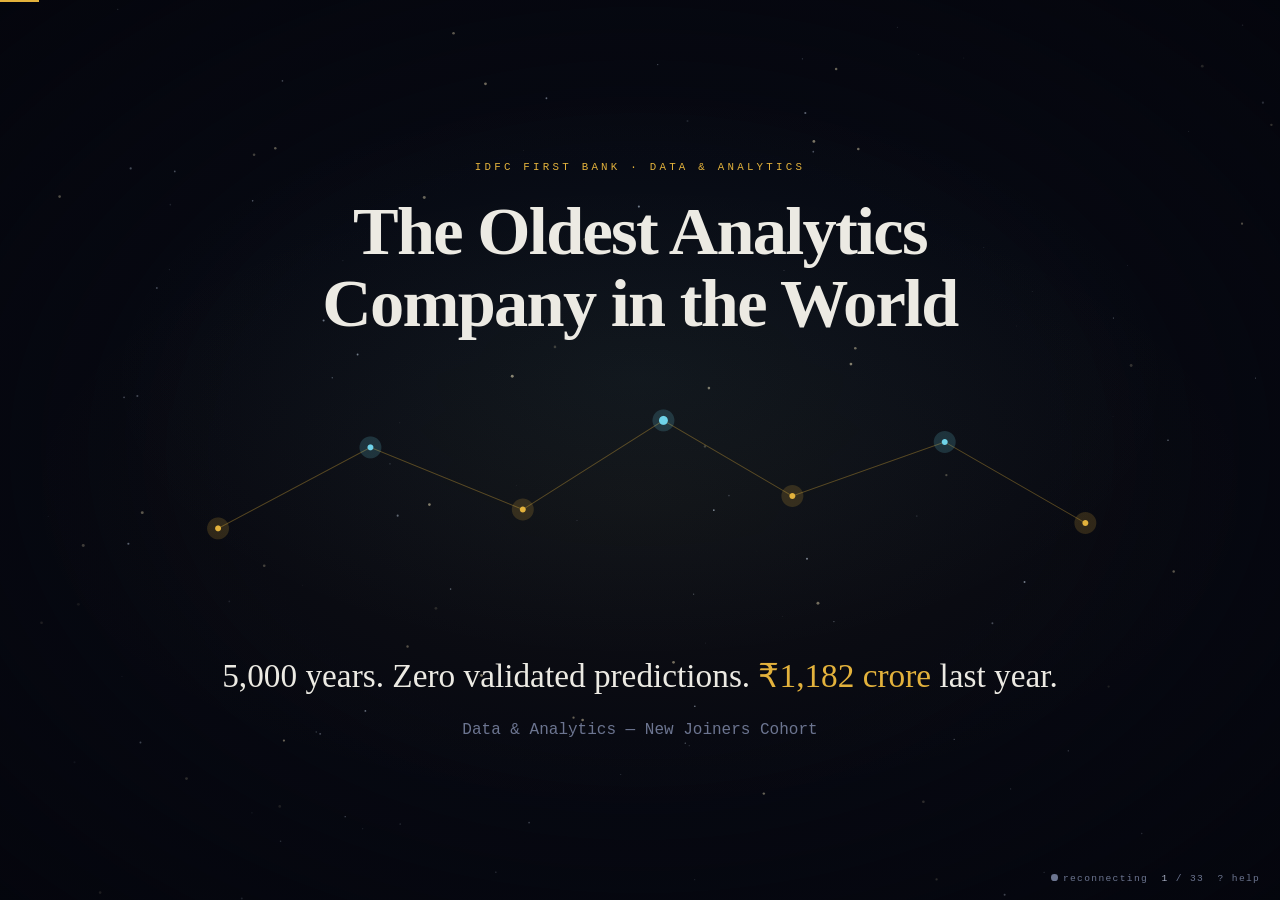
==== index.html @ 9fae43b3 "Astrology deck" ====
<!doctype html>
<html lang="en">
<head>
<meta charset="utf-8">
<meta name="viewport" content="width=device-width, initial-scale=1">
<meta name="theme-color" content="#070912">
<title>The Oldest Analytics Company in the World</title>
<link rel="stylesheet" href="assets/deck.css">
<style>
  /* ---------------------------------------------- slide mechanics */
  html, body { height: 100%; overflow: hidden; }

  .slide {
    position: fixed; inset: 0; z-index: 2;
    display: none;
    padding: 7vmin 6vmin 7vmin;
    flex-direction: column; justify-content: center;
    opacity: 0;
  }
  .slide.on { display: flex; }
  .slide.live { animation: slideIn .5s ease forwards; }
  @keyframes slideIn { from { opacity: 0; } to { opacity: 1; } }

  .slide [data-a] { opacity: 0; }
  .slide.live [data-a] { animation: enter .75s cubic-bezier(.2,.85,.3,1) both; }
  @keyframes enter { from { opacity: 0; transform: translateY(22px); } to { opacity: 1; transform: none; } }

  .inner { width: 100%; max-width: 116rem; margin: 0 auto; }
  .split { display: grid; grid-template-columns: 1fr 1fr; gap: 6vmin; align-items: center; }
  .split.qr { grid-template-columns: auto 1fr; }
  @media (max-aspect-ratio: 1/1) { .split { grid-template-columns: 1fr; gap: 3vmin; } }

  /* ---------------------------------------------- chrome */
  #bar { position: fixed; top: 0; left: 0; height: 2px; background: var(--gold);
    z-index: 20; transition: width .4s ease; }
  #hud {
    position: fixed; right: 2.2vmin; bottom: 1.8vmin; z-index: 20;
    font-family: var(--mono); font-size: clamp(.6rem, 1.05vmin, .85rem);
    color: var(--text-dim); letter-spacing: .14em;
    display: flex; align-items: center; gap: 1.4em;
  }
  #hud b { color: var(--text-mid); font-weight: 400; }
  #help {
    position: fixed; inset: 0; z-index: 30; display: none;
    background: rgba(4,5,12,.94); padding: 8vmin;
    align-items: center; justify-content: center;
  }
  #help.on { display: flex; }
  #help table { font-family: var(--mono); font-size: var(--t-body); border-collapse: collapse; }
  #help td { padding: .5em 1.6em .5em 0; color: var(--text-mid); }
  #help td:first-child { color: var(--gold); }

  /* ---------------------------------------------- title slide */
  .constel { position: relative; width: 100%; height: 30vmin; }
  .constel canvas { position: absolute; inset: 0; width: 100%; height: 100%; }

  /* ---------------------------------------------- reveal grid */
  .flipgrid { display: grid; grid-template-columns: repeat(6, 1fr); gap: 1.2vmin; }
  .flipcard {
    aspect-ratio: 1; border: 1px solid var(--line); border-radius: 3px;
    background: var(--panel);
    display: grid; place-items: center;
    font-family: var(--mono); font-size: clamp(.6rem, 1.5vmin, 1.1rem);
    color: var(--text-dim); text-align: center; padding: .4em;
    transition: transform .5s cubic-bezier(.3,.9,.3,1), background-color .5s, color .5s, border-color .5s;
  }
  .slide.live .flipcard { animation: flipin .7s cubic-bezier(.3,.9,.3,1) both; }
  @keyframes flipin { from { transform: rotateY(90deg); opacity: 0; } to { transform: none; opacity: 1; } }
  .flipcard.same { background: rgba(227,178,60,.1); border-color: var(--gold); color: var(--gold); }

  /* ---------------------------------------------- the paragraph */
  .para { font-size: clamp(1rem, 2.15vmin, 1.9rem); line-height: 1.65; }
  .para span { display: block; margin-bottom: .35em; position: relative; padding-right: 12em; }
  .para em {
    position: absolute; right: 0; top: .2em;
    font-family: var(--mono); font-style: normal;
    font-size: clamp(.55rem, 1.05vmin, .85rem);
    text-transform: uppercase; letter-spacing: .14em;
    color: var(--gold); border: 1px solid var(--gold-dim);
    border-radius: 999px; padding: .25em .9em; white-space: nowrap;
  }

  /* ---------------------------------------------- timeline */
  .tl { display: grid; grid-template-columns: repeat(4, 1fr); gap: 2vmin; position: relative; }
  .tl::before { content: ""; position: absolute; left: 0; right: 0; top: 1.1vmin;
    height: 1px; background: linear-gradient(90deg, var(--gold-dim), var(--cyan-dim)); }
  .tl-item { padding-top: 4vmin; position: relative; }
  .tl-item::before { content: ""; position: absolute; top: .35vmin; left: 0;
    width: 1.5vmin; height: 1.5vmin; border-radius: 50%;
    background: var(--bg); border: 2px solid var(--gold); }
  .tl-item:last-child::before { border-color: var(--cyan); }
  .tl-when { font-family: var(--mono); font-size: var(--t-label); letter-spacing: .16em; color: var(--gold); }
  .tl-item:last-child .tl-when { color: var(--cyan); }

  /* ---------------------------------------------- dot field */
  #twins { width: 100%; height: 42vmin; }

  /* ---------------------------------------------- tiers */
  .tier { display: grid; grid-template-columns: auto 1fr auto; gap: 3vmin;
    align-items: center; padding: 2.4vmin 0; border-bottom: 1px solid var(--line-soft); }
  .tier:last-child { border-bottom: 0; }
  .tier-n { font-family: var(--mono); font-size: var(--t-h2); color: var(--text-dim); }
  .verdict { font-family: var(--mono); font-size: var(--t-label); letter-spacing: .16em;
    text-transform: uppercase; padding: .5em 1.2em; border-radius: 999px; white-space: nowrap; }
  .verdict.real { color: var(--cyan); border: 1px solid var(--cyan-dim); }
  .verdict.no   { color: var(--rose); border: 1px solid var(--rose); }

  /* ---------------------------------------------- loop diagram */
  .loop { display: grid; grid-template-columns: repeat(5, 1fr); gap: 1.4vmin; align-items: stretch; }
  .loop-step {
    background: var(--panel); border: 1px solid var(--line); border-radius: 3px;
    padding: 2vmin 1.6vmin; font-size: clamp(.8rem, 1.65vmin, 1.35rem);
    line-height: 1.35; position: relative;
  }
  .loop-step b { display: block; font-family: var(--mono); font-size: var(--t-label);
    color: var(--gold); letter-spacing: .12em; margin-bottom: .6em; }
  .loop-step::after {
    content: "→"; position: absolute; right: -1.15vmin; top: 50%;
    transform: translateY(-50%); color: var(--gold-dim); font-size: 1.6vmin;
  }
  .loop-step:last-child::after { content: ""; }

  /* ---------------------------------------------- stat grid */
  .stats { display: grid; grid-template-columns: repeat(4, 1fr); gap: 3vmin 2vmin; }
  .stat b { display: block; font-family: var(--mono); font-size: var(--t-label);
    letter-spacing: .16em; text-transform: uppercase; color: var(--text-dim); margin-top: .5em; }

  /* ---------------------------------------------- compare table */
  .vs { display: grid; grid-template-columns: 1fr auto 1fr; gap: 0 3vmin; align-items: stretch; }
  .vs-col { padding: 2.4vmin 0; }
  .vs-mid { width: 1px; background: var(--line); }
  .vs-row { padding: 1.4vmin 0; border-bottom: 1px solid var(--line-soft);
    font-size: clamp(.85rem, 1.75vmin, 1.4rem); }
  .vs-row:last-child { border-bottom: 0; }

  /* ---------------------------------------------- takeaways */
  .takes { display: grid; grid-template-columns: repeat(3, 1fr); gap: 3vmin; }
  .take { border-top: 2px solid var(--line); padding-top: 2vmin; }
  .take:nth-child(1) { border-top-color: var(--cyan); }
  .take:nth-child(2) { border-top-color: var(--gold); }
  .take:nth-child(3) { border-top-color: var(--rose); }
  .take b { display: block; font-family: var(--mono); font-size: var(--t-label);
    letter-spacing: .18em; text-transform: uppercase; margin-bottom: 1.2vmin; }
  .take:nth-child(1) b { color: var(--cyan); }
  .take:nth-child(2) b { color: var(--gold); }
  .take:nth-child(3) b { color: var(--rose); }

  .qlist { display: flex; flex-direction: column; gap: 2vmin; counter-reset: q; }
  .qitem { display: grid; grid-template-columns: 2.4em 1fr; gap: 1.6vmin; align-items: baseline;
    font-size: clamp(1rem, 2.3vmin, 2rem); line-height: 1.35; }
  .qitem::before { counter-increment: q; content: counter(q);
    font-family: var(--mono); color: var(--gold); font-size: .75em; }

  blockquote { margin: 0; }
  .quote { font-size: clamp(1.2rem, 3.1vmin, 2.9rem); line-height: 1.35; font-style: italic; }
  .quote-by { font-family: var(--mono); font-size: var(--t-label);
    letter-spacing: .2em; text-transform: uppercase; color: var(--text-dim); margin-top: 1.6vmin; }
</style>
</head>
<body>

<canvas id="sky" aria-hidden="true"></canvas>
<div id="haze" aria-hidden="true"></div>
<div id="bar" style="width:0"></div>

<!-- ══════════════════════ 1 · TITLE ══════════════════════ -->
<section class="slide">
  <div class="inner stack center">
    <p class="eyebrow" data-a>IDFC First Bank · Data &amp; Analytics</p>
    <h1 class="hero" data-a>The Oldest Analytics<br>Company in the World</h1>
    <div class="constel" data-a><canvas id="constel"></canvas></div>
    <p class="lead" data-a style="font-size:var(--t-h2);color:var(--text)">
      5,000 years. Zero validated predictions. <span class="gold">₹1,182 crore</span> last year.</p>
    <p class="mono dim" data-a id="team">—</p>
  </div>
</section>

<!-- ══════════════════════ 2 · THE PROMISE ══════════════════════ -->
<section class="slide">
  <div class="inner stack">
    <p class="eyebrow" data-a>Eighteen minutes · three things for you</p>
    <div class="stack" style="gap:3.4vmin">
      <div class="row" data-a><span class="num-s gold">01</span>
        <p class="h2 grow">We're about to run an experiment on this room.<br>
          <span class="mid" style="font-size:var(--t-lead)">You will lose it — and knowing how won't help.</span></p></div>
      <div class="row" data-a><span class="num-s gold">02</span>
        <p class="h2 grow">The unit economics of a ₹1,182 crore business.<br>
          <span class="mid" style="font-size:var(--t-lead)">The model is genuinely worth stealing.</span></p></div>
      <div class="row" data-a><span class="num-s cyan">03</span>
        <p class="h2 grow">One number — <span class="cyan">1.13</span> — that changes how you talk to your team tomorrow.<br>
          <span class="mid" style="font-size:var(--t-lead)">The biggest number in this deck. It isn't astrology's. It's yours.</span></p></div>
    </div>
    <p class="lead" data-a>Nothing here asks you to believe in astrology. Or to not believe in it.</p>
  </div>
</section>

<!-- ══════════════════════ 3 · QR: THE READING ══════════════════════ -->
<section class="slide" data-q="reading">
  <div class="inner split qr">
    <div class="qr-wrap" data-a>
      <div class="qr-frame"><canvas data-qr="reading"></canvas></div>
      <p class="qr-url" data-qrurl="reading">—</p>
    </div>
    <div class="stack">
      <p class="eyebrow" data-a>Before we start · 40 seconds</p>
      <h2 class="h1" data-a>Scan it.<br>Get your reading.</h2>
      <p class="lead" data-a>Date of birth, time, first letter of your name.<br>
        Then rate how well it describes you, 1 to 5.</p>
      <p class="lead gold" data-a style="font-size:var(--t-h2)">Don't say your number out loud.</p>
      <p class="h2" data-a><span class="live-dot" data-dot></span>
        <span class="mono" data-count-for="reading">0</span>
        <span class="mid" style="font-size:var(--t-lead)"> readings cast</span></p>
    </div>
  </div>
</section>

<!-- ══════════════════════ 4 · LIVE RATINGS ══════════════════════ -->
<section class="slide" data-q="reading">
  <div class="inner stack">
    <p class="eyebrow" data-a>How accurate was your reading?</p>
    <div class="split" style="align-items:center">
      <div class="bars" data-a data-bars="reading" data-keys="1|2|3|4|5" data-labels="1|2|3|4|5"></div>
      <div class="stack center" data-a>
        <p class="num gold" data-avg="reading">—</p>
        <p class="eyebrow">This room's average</p>
        <hr class="rule" style="margin:2vmin 0">
        <p class="num-s cyan">4.26</p>
        <p class="eyebrow sci">Forer's students, 1948</p>
      </div>
    </div>
  </div>
  <div class="cite"><span>Forer, B.R. (1948). "The fallacy of personal validation." Journal of Abnormal and Social Psychology 44(1), 118–123.</span></div>
</section>

<!-- ══════════════════════ 5 · THE REVEAL ══════════════════════ -->
<section class="slide">
  <div class="inner stack center">
    <p class="eyebrow" data-a>Now look closely</p>
    <h2 class="hero" data-a>You all got<br>the <span class="gold">same paragraph</span>.</h2>
    <div class="flipgrid" data-a id="flipgrid"></div>
    <p class="lead" data-a>Different birth dates. Different times. Different signs, ascendants, nakshatras.<br>
      <span style="color:var(--text)">One identical text.</span></p>
  </div>
</section>

<!-- ══════════════════════ 6 · FORER ══════════════════════ -->
<section class="slide">
  <div class="inner split">
    <div class="stack">
      <p class="eyebrow" data-a>1948</p>
      <h2 class="h1" data-a>Bertram Forer handed his students<br>a personality analysis each.</h2>
      <p class="lead" data-a>Every sheet was identical.<br>
        He had copied it out of a <span class="gold">newsstand astrology book</span>.</p>
    </div>
    <div class="stack center" data-a>
      <p class="num gold">4.26</p>
      <p class="eyebrow">Average accuracy rating, out of 5</p>
      <p class="lead" style="margin-top:2vmin">Seventy-eight years later,<br>this room scored it
        <span class="mono gold" data-avg="reading">—</span>.</p>
    </div>
  </div>
  <div class="cite"><span>Forer, B.R. (1948), J. Abnormal &amp; Social Psychology 44(1), 118–123 — the "Barnum effect".</span></div>
</section>

<!-- ══════════════════════ 7 · ANATOMY ══════════════════════ -->
<section class="slide">
  <div class="inner stack">
    <p class="eyebrow" data-a>Why nothing in it could ever be wrong</p>
    <div class="para" data-a>
      <span>You have a great need for other people to like and admire you.<em>true of everyone</em></span>
      <span>You have a great deal of unused capacity you haven't turned to your advantage.<em>flattery</em></span>
      <span>At times you are extroverted and sociable, at other times introverted and reserved.<em>a trait and its opposite</em></span>
      <span>You have found it unwise to be too frank in revealing yourself to others.<em>can't be falsified</em></span>
      <span>Some of your aspirations tend to be pretty unrealistic.<em>vague, feels precise</em></span>
    </div>
    <p class="lead" data-a>The reading didn't personalise itself. <span class="gold">You did</span> — using your own memories, in about four seconds.</p>
  </div>
</section>

<!-- ══════════════════════ 8 · FEYNMAN ══════════════════════ -->
<section class="slide">
  <div class="inner center stack">
    <blockquote data-a>
      <p class="quote">“The first principle is that you must not fool yourself —<br>
        and you are <span class="gold">the easiest person</span> to fool.”</p>
      <p class="quote-by">Richard Feynman · Caltech commencement, 1974</p>
    </blockquote>
  </div>
</section>

<!-- ══════════════════════ 9 · HISTORY ══════════════════════ -->
<section class="slide">
  <div class="inner stack">
    <p class="eyebrow" data-a>Five thousand years, in thirty seconds</p>
    <div class="tl">
      <div class="tl-item" data-a>
        <p class="tl-when">c. 1000 BCE</p>
        <p class="h2">7,000 omens</p>
        <p class="body">Babylonian priests log the sky on 70 clay tablets. The first observational database.</p>
      </div>
      <div class="tl-item" data-a>
        <p class="tl-when">410 BCE</p>
        <p class="h2">It gets personal</p>
        <p class="body">The first horoscope cast for an individual, not for the king.</p>
      </div>
      <div class="tl-item" data-a>
        <p class="tl-when">Ancient India</p>
        <p class="h2">A calendar</p>
        <p class="body">Jyotisha begins as timekeeping — fixing the hour for rituals. Not personality. <span class="gold">A scheduling problem.</span></p>
      </div>
      <div class="tl-item" data-a>
        <p class="tl-when">1930</p>
        <p class="h2">The 12 signs</p>
        <p class="body">A newspaper runs a horoscope column. The format you know is younger than the Eiffel Tower.</p>
      </div>
    </div>
  </div>
  <div class="cite"><span>Enūma Anu Enlil, ~70 tablets. Vedāṅga Jyotiṣa, attributed to Lagadha.</span><span>Britannica; Internet Encyclopedia of Philosophy, "Hellenistic Astrology".</span></div>
</section>

<!-- ══════════════════════ 10 · TIME TWINS ══════════════════════ -->
<section class="slide">
  <div class="inner split">
    <div class="stack">
      <p class="eyebrow sci" data-a>So — has anyone tested it?</p>
      <h2 class="h1" data-a><span class="cyan">2,000 babies.</span><br>One London week.</h2>
      <p class="lead" data-a>Born minutes apart, same city, same sky.<br>
        Followed for decades across <strong>100+ traits</strong> — IQ, occupation, anxiety, marriage, sporting ability.</p>
      <p class="h2 cyan" data-a>Statistically, they grew up strangers.</p>
    </div>
    <canvas id="twins" data-a></canvas>
  </div>
  <div class="cite"><span>Dean, G. &amp; Kelly, I.W. (2003). Journal of Consciousness Studies 10(6–7) — UK National Child Development Study, births 3–9 March 1958.</span></div>
</section>

<!-- ══════════════════════ 11 · THE TWIST ══════════════════════ -->
<section class="slide">
  <div class="inner stack">
    <p class="eyebrow sci" data-a>Except</p>
    <h2 class="h1" data-a>Your birth month <span class="cyan">does</span> predict things about you.</h2>
    <div class="split" data-a>
      <div class="card cyan-edge">
        <p class="eyebrow sci">What it actually predicts</p>
        <p class="lead" style="color:var(--text)">Allergy risk · asthma · myopia · ADHD ·<br>whether you made the school team</p>
      </div>
      <div class="card gold-edge">
        <p class="eyebrow">Why</p>
        <p class="lead" style="color:var(--text)">Vitamin D in the womb · dust-mite season ·<br>and the <span class="gold">school admission cut-off date</span></p>
      </div>
    </div>
    <p class="h2" data-a>Astrology found a real pattern — and assigned it <span class="gold">the wrong cause</span>.</p>
    <p class="lead" data-a>That isn't a 4,000-year-old mistake. That's every model where a feature predicts beautifully and nobody asks why.</p>
  </div>
  <div class="cite"><span>Boland et al. (2015), J. Am. Med. Informatics Assoc. — phenome-wide birth-month study.</span><span>Relative age effect: Musch &amp; Grondin (2001), Developmental Review 21(2).</span></div>
</section>

<!-- ══════════════════════ 12 · QR: WORD CLOUD ══════════════════════ -->
<section class="slide" data-q="uncertain">
  <div class="inner split qr">
    <div class="qr-wrap" data-a>
      <div class="qr-frame"><canvas data-qr="uncertain"></canvas></div>
      <p class="qr-url" data-qrurl="uncertain">—</p>
    </div>
    <div class="stack">
      <p class="eyebrow" data-a>Your turn · one word</p>
      <h2 class="h1" data-a>When the future feels uncertain,<br>what do you <span class="gold">reach for</span>?</h2>
      <p class="lead" data-a>One word. No wrong answers. It goes straight on the screen.</p>
      <p class="h2" data-a><span class="live-dot" data-dot></span>
        <span class="mono" data-count-for="uncertain">0</span>
        <span class="mid" style="font-size:var(--t-lead)"> answers in</span></p>
    </div>
  </div>
</section>

<!-- ══════════════════════ 13 · THE CLOUD ══════════════════════ -->
<section class="slide" data-q="uncertain">
  <div class="inner stack">
    <p class="eyebrow" data-a>What this room reaches for</p>
    <div class="cloud" data-a data-cloud="uncertain"></div>
    <p class="lead" data-a>Every one of those is the same move: <span class="gold">converting an unbounded unknown into something with a shape.</span></p>
  </div>
</section>

<!-- ══════════════════════ 14 · UNCERTAINTY DRIVES IT ══════════════════════ -->
<section class="slide">
  <div class="inner split">
    <div class="stack">
      <p class="eyebrow" data-a>The demand curve</p>
      <h2 class="h1" data-a>Belief isn't about<br>intelligence.<br>It's about <span class="gold">control</span>.</h2>
      <p class="lead" data-a>Israeli citizens under missile attack in the Gulf War showed significantly
        more magical thinking than those in safe areas — strongest in people least tolerant of ambiguity.</p>
    </div>
    <div class="stack center" data-a>
      <p class="num-s gold">2020</p>
      <p class="lead">Google searches for “birth chart” and “astrology” hit a <strong>five-year peak</strong>.</p>
      <hr class="rule" style="margin:2vmin 0">
      <p class="h2 gold">Demand for prediction is a leading indicator of collective anxiety.</p>
    </div>
  </div>
  <div class="cite"><span>Keinan, G. (1994). J. Personality and Social Psychology 67(1), 48–55.</span><span>Google Trends, 2020.</span></div>
</section>

<!-- ══════════════════════ 15 · THREE TIERS ══════════════════════ -->
<section class="slide">
  <div class="inner stack">
    <p class="eyebrow" data-a>So does belief actually do anything?</p>
    <h2 class="h1" data-a>Three different claims. <span class="cyan">Two are real.</span></h2>
    <div>
      <div class="tier" data-a>
        <span class="tier-n">01</span>
        <p class="h2 grow">Belief changes <span class="cyan">you</span><br>
          <span class="mid" style="font-size:var(--t-lead)">Placebo. Nocebo. Self-efficacy.</span></p>
        <span class="verdict real">Real · large</span>
      </div>
      <div class="tier" data-a>
        <span class="tier-n">02</span>
        <p class="h2 grow">Belief changes <span class="cyan">other people</span><br>
          <span class="mid" style="font-size:var(--t-lead)">And other people are what reality is made of.</span></p>
        <span class="verdict real">Real · large</span>
      </div>
      <div class="tier" data-a>
        <span class="tier-n">03</span>
        <p class="h2 grow">Belief changes <span class="gold">the universe</span><br>
          <span class="mid" style="font-size:var(--t-lead)">Thought alone bends events toward you.</span></p>
        <span class="verdict no">No</span>
      </div>
    </div>
    <p class="lead" data-a>Astrology and manifestation sell you the third — and quietly deliver the first two.</p>
  </div>
</section>

<!-- ══════════════════════ 16 · PLACEBO ══════════════════════ -->
<section class="slide">
  <div class="inner stack">
    <p class="eyebrow sci" data-a>Tier one · belief has a dose</p>
    <h2 class="h1" data-a>Patients were <span class="cyan">told</span> the pills were fake.<br>They worked anyway.</h2>
    <div class="split" data-a>
      <div class="stack center">
        <p class="num cyan">59<span style="font-size:.45em">%</span></p>
        <p class="eyebrow sci">Told it was a placebo — felt relief</p>
      </div>
      <div class="stack center">
        <p class="num" style="color:var(--text-dim)">35<span style="font-size:.45em">%</span></p>
        <p class="eyebrow" style="color:var(--text-dim)">No treatment</p>
      </div>
    </div>
    <p class="h2" data-a>Over <span class="cyan">90%</span> of painkillers developed in the US in the last decade
      failed to beat a sugar pill.</p>
    <p class="lead" data-a>Belief is not a soft variable. It is beating a four-billion-dollar R&amp;D budget in a fair fight.</p>
  </div>
  <div class="cite"><span>Kaptchuk et al. (2010), PLoS ONE 5(12) — open-label placebo in IBS.</span><span>Scientific American (2017), "Placebo effect grows in U.S."</span></div>
</section>

<!-- ══════════════════════ 17 · NOCEBO ══════════════════════ -->
<section class="slide">
  <div class="inner split">
    <div class="stack">
      <p class="eyebrow warn" data-a>The same dial, turned the other way</p>
      <h2 class="h1" data-a><span class="rose">Nocebo.</span><br>Latin for <em>“I will harm.”</em></h2>
      <p class="lead" data-a>Women who <em>believed</em> they were prone to heart disease were
        <strong style="color:var(--text)">nearly four times more likely to die</strong> than women
        with the <span class="rose">same risk factors</span> who didn't hold that belief.</p>
    </div>
    <div class="stack" data-a>
      <div class="card rose-edge">
        <p class="lead" style="color:var(--text)">So when an astrologer says
          <em>“the next two years are dangerous for you”</em> —<br><br>
          that isn't entertainment. <span class="rose">That's a prescription.</span></p>
      </div>
      <p class="lead">If belief is strong enough to heal, it is strong enough to harm.
        You don't get to claim one without owning the other.</p>
    </div>
  </div>
  <div class="cite"><span>Eaker, Pinsky &amp; Castelli (1992), Am. J. Epidemiology 135(8) — Framingham Heart Study, 20-year follow-up.</span></div>
</section>

<!-- ══════════════════════ 18 · MANIFESTATION AS REWIRING ══════════════════════ -->
<section class="slide">
  <div class="inner stack">
    <p class="eyebrow" data-a>Tier three, honestly</p>
    <h2 class="h1" data-a>Manifestation isn't magic.<br>It's <span class="gold">attention</span>.</h2>
    <div class="loop">
      <div class="loop-step" data-a><b>Name it</b>You write the goal down, say it, put it on a wall.</div>
      <div class="loop-step" data-a><b>Filter shifts</b>Your attention re-weights. The brain starts flagging what matches.</div>
      <div class="loop-step" data-a><b>You notice</b>Openings that were always there now register as opportunities.</div>
      <div class="loop-step" data-a><b>You act</b>You ask, apply, negotiate, show up — differently.</div>
      <div class="loop-step" data-a><b>It lands</b>Belief and outcome finally match. <span class="gold">“I manifested it.”</span></div>
    </div>
    <p class="lead" data-a>Every step of that loop is real. The repetition genuinely rewires what you notice and what you do.</p>
    <p class="h2" data-a>The only false step is <span class="gold">where the causation gets credited</span> —
      to the universe, instead of to your own attention and behaviour.</p>
  </div>
</section>

<!-- ══════════════════════ 19 · THE CATCH ══════════════════════ -->
<section class="slide">
  <div class="inner split">
    <div class="stack">
      <p class="eyebrow warn" data-a>But there's a catch, and it's counterintuitive</p>
      <h2 class="h1" data-a>Vividly picturing success makes you <span class="rose">less</span> likely to get it.</h2>
      <p class="lead" data-a>Four separate samples. The more vividly people fantasised about the outcome beforehand:</p>
      <p class="h2 rose" data-a>less weight lost · slower recovery · <strong>lower starting salaries</strong></p>
      <p class="lead" data-a>The fantasy pays you the feeling in advance. Your brain banks the reward, and resolve drops.</p>
    </div>
    <div class="stack" data-a>
      <div class="card gold-edge">
        <p class="eyebrow">The fix is one word</p>
        <p class="h2" style="line-height:1.5">Wish · Outcome ·
          <span class="gold">Obstacle</span> · Plan</p>
        <p class="lead">Add the barrier and the same optimism converts into commitment instead of comfort.
          If-then plans carry an effect size around <span class="mono gold">0.65</span> on goal attainment.</p>
      </div>
      <p class="lead">Same daydream. Point it at the obstacle, not the trophy.</p>
    </div>
  </div>
  <div class="cite"><span>Oettingen, G. &amp; Mayer, D. (2002), J. Personality and Social Psychology 83(5), 1198–1212.</span><span>Gollwitzer &amp; Sheeran (2006) — implementation intentions meta-analysis.</span></div>
</section>

<!-- ══════════════════════ 20 · PYGMALION ══════════════════════ -->
<section class="slide">
  <div class="inner split">
    <div class="stack center" data-a>
      <p class="num cyan">1.13</p>
      <p class="eyebrow sci">Effect size — a manager's expectation<br>on an employee's performance</p>
    </div>
    <div class="stack">
      <p class="eyebrow sci" data-a>Tier two · promise number three</p>
      <h2 class="h1" data-a>The biggest number in this deck isn't astrology's.<br><span class="cyan">It's yours.</span></h2>
      <p class="lead" data-a><strong style="color:var(--text)">79%</strong> of people in the high-expectation
        group outperformed the average of the control group.<br>
        The effect is <span class="cyan">largest for people who had been underestimated</span>.</p>
      <p class="h2" data-a>You are already running a self-fulfilling prophecy on your team.<br>
        The only question is which direction it points.</p>
    </div>
  </div>
  <div class="cite"><span>McNatt, D.B. (2000), J. Applied Psychology 85(2) — Pygmalion in work organisations, meta-analysis.</span><span>Rosenthal &amp; Jacobson (1968), Pygmalion in the Classroom.</span></div>
</section>

<!-- ══════════════════════ 21 · QR: GUESS ══════════════════════ -->
<section class="slide" data-q="guess">
  <div class="inner split qr">
    <div class="qr-wrap" data-a>
      <div class="qr-frame"><canvas data-qr="guess"></canvas></div>
      <p class="qr-url" data-qrurl="guess">—</p>
    </div>
    <div class="stack">
      <p class="eyebrow" data-a>Take a guess</p>
      <h2 class="h1" data-a>One Indian astrology app.<br>What did it earn <span class="gold">last year</span>?</h2>
      <p class="lead" data-a>Four options. Commit before you see the answer.</p>
      <p class="h2" data-a><span class="live-dot" data-dot></span>
        <span class="mono" data-count-for="guess">0</span>
        <span class="mid" style="font-size:var(--t-lead)"> guesses in</span></p>
    </div>
  </div>
</section>

<!-- ══════════════════════ 22 · GUESS RESULTS ══════════════════════ -->
<section class="slide" data-q="guess">
  <div class="inner stack">
    <p class="eyebrow" data-a>The room's guesses</p>
    <div class="bars" data-a data-bars="guess" data-keys="a|b|c|d"
         data-labels="₹120 Cr|₹450 Cr|₹1,182 Cr|₹3,000 Cr" data-correct="c"></div>
    <p class="h1" data-a id="guess-answer" style="visibility:hidden">
      <span class="gold">₹1,182 crore.</span> <span class="mid" style="font-size:var(--t-h2)">And ₹250 crore of it was profit.</span></p>
    <p class="lead dim" data-a>Press <span class="mono">A</span> to reveal.</p>
  </div>
  <div class="cite"><span>AstroTalk FY25, reported by Entrackr / IPO Central. Figures also in the team's business brief.</span></div>
</section>

<!-- ══════════════════════ 23 · THE NUMBERS ══════════════════════ -->
<section class="slide">
  <div class="inner stack">
    <p class="eyebrow" data-a>One company. One year.</p>
    <div class="stats">
      <div class="stat" data-a><p class="num-s gold" data-count="1182" data-prefix="₹" data-suffix=" Cr">0</p><b>Revenue</b></div>
      <div class="stat" data-a><p class="num-s gold" data-count="250" data-prefix="₹" data-suffix=" Cr">0</p><b>Net profit</b></div>
      <div class="stat" data-a><p class="num-s gold" data-count="21" data-suffix="%">0</p><b>Net margin</b></div>
      <div class="stat" data-a><p class="num-s cyan" data-count="34" data-prefix="$" data-suffix="M">0</p><b>Total capital raised</b></div>
      <div class="stat" data-a><p class="num-s" data-count="43" data-suffix="M">0</p><b>Registered users</b></div>
      <div class="stat" data-a><p class="num-s" data-count="45000" data-suffix="+">0</p><b>Astrologers on the platform</b></div>
      <div class="stat" data-a><p class="num-s" data-count="4" data-suffix="M">0</p><b>Consultation minutes / day</b></div>
      <div class="stat" data-a><p class="num-s" data-count="85" data-suffix="%">0</p><b>Paid via in-app wallet</b></div>
    </div>
    <p class="h2" data-a>Profitable. Asset-light. No inventory, no logistics.<br>
      <span class="mid" style="font-size:var(--t-lead)">More capital-efficient than almost anything else in Indian consumer tech.</span></p>
  </div>
  <div class="cite"><span>AstroTalk FY25 figures — Entrackr, IPO Central; compiled in "The Business of Belief" brief.</span></div>
</section>

<!-- ══════════════════════ 24 · THE FLYWHEEL ══════════════════════ -->
<section class="slide">
  <div class="inner stack">
    <p class="eyebrow" data-a>Why it never stops turning</p>
    <div class="loop">
      <div class="loop-step" data-a><b>Life event</b>Career. Marriage. Money. Health.</div>
      <div class="loop-step" data-a><b>Consultation</b>Instant, private, in your language, ₹5–₹200 a minute.</div>
      <div class="loop-step" data-a><b>A remedy</b>A gemstone, a yantra, a puja — sold by the same platform.</div>
      <div class="loop-step" data-a><b>Behavioural data</b>Every search, rating and repeat visit is captured.</div>
      <div class="loop-step" data-a><b>Better matching</b>Which pulls the next consultation forward.</div>
    </div>
    <p class="h2" data-a>The diagnosis is free. The cure is billed.<br>
      <span class="gold">And the same party supplies both.</span></p>
    <p class="lead" data-a>There is no churn event here. A wrong prediction isn't a refund — it's a follow-up appointment.</p>
  </div>
  <div class="cite"><span>Marketplace flywheel as set out in "The Business of Belief: India's Digital Astrology Economy".</span></div>
</section>

<!-- ══════════════════════ 25 · DATA IS THE ASSET ══════════════════════ -->
<section class="slide">
  <div class="inner split">
    <div class="stack">
      <p class="eyebrow sci" data-a>The part that concerns us directly</p>
      <h2 class="h1" data-a>It isn't an astrology company.<br>It's a <span class="cyan">marketplace</span>.</h2>
      <p class="lead" data-a>Customer segmentation. Recommendation engines. Demand forecasting.
        Churn prediction. CAC, LTV, ARPU, NPS.</p>
      <p class="h2 cyan" data-a>The most scalable asset it owns is not astrology.<br>It's the behavioural data.</p>
    </div>
    <div class="stack" data-a>
      <div class="card cyan-edge">
        <p class="eyebrow sci">Which raises the uncomfortable one</p>
        <p class="lead" style="color:var(--text)">A list of people who are anxious about their future,
          ranked by willingness to pay, is one of the most powerful datasets that can exist.</p>
        <p class="lead">43 million of them, at one company.</p>
      </div>
      <p class="lead">Everyone in this room works with a version of that list.</p>
    </div>
  </div>
  <div class="cite"><span>"The Business of Belief" — data value chain and analytics KPI framework.</span></div>
</section>

<!-- ══════════════════════ 26 · THE GAP ══════════════════════ -->
<section class="slide">
  <div class="inner stack">
    <p class="eyebrow warn" data-a>Now the part that actually matters</p>
    <div class="split" data-a style="align-items:center">
      <div class="stack center">
        <p class="num" data-count="197" data-suffix="M">0</p>
        <p class="eyebrow">Indians who need mental health support</p>
      </div>
      <div class="stack center">
        <p class="num rose" data-count="9000">0</p>
        <p class="eyebrow warn">Practising psychiatrists</p>
      </div>
    </div>
    <div class="row center" data-a style="justify-content:center;gap:6vmin">
      <p class="lead"><span class="mono num-s rose">0.3</span><br>psychiatrists per 100,000 people</p>
      <p class="lead"><span class="mono num-s rose">&gt;83%</span><br>treatment gap</p>
      <p class="lead"><span class="mono num-s rose">15–29</span><br>suicide is the leading cause of death</p>
    </div>
  </div>
  <div class="cite"><span>National Mental Health Survey; Indian Journal of Psychiatry (2019) — treatment gap.</span><span>WHO recommends 3 psychiatrists per 100,000; India has ~0.3.</span></div>
</section>

<!-- ══════════════════════ 27 · 2 AM ══════════════════════ -->
<section class="slide">
  <div class="inner stack">
    <p class="eyebrow" data-a>2 AM. You can't sleep about your job.</p>
    <div class="vs" data-a>
      <div class="vs-col">
        <p class="eyebrow sci" style="margin-bottom:1.5vmin">Therapy</p>
        <p class="vs-row">₹1,000–₹3,000 a session</p>
        <p class="vs-row">Three weeks for an appointment</p>
        <p class="vs-row">Usually in English</p>
        <p class="vs-row">Your family asks why</p>
        <p class="vs-row">“Let's explore that feeling.”</p>
      </div>
      <div class="vs-mid"></div>
      <div class="vs-col">
        <p class="eyebrow" style="margin-bottom:1.5vmin">An astrologer, on an app</p>
        <p class="vs-row">₹100 for twenty minutes</p>
        <p class="vs-row">Right now</p>
        <p class="vs-row">In your language</p>
        <p class="vs-row">Your family booked it</p>
        <p class="vs-row">A cause, a timeline, and something to do</p>
      </div>
    </div>
    <p class="h1" data-a>Astrology isn't winning because we're gullible.<br>
      <span class="gold">It's winning because it showed up.</span></p>
    <p class="lead" data-a>And that is exactly where the harm lives too — an astrologer is not trained to recognise
      clinical depression. Accessibility and risk are the same fact.</p>
  </div>
</section>

<!-- ══════════════════════ 28 · MERTON ══════════════════════ -->
<section class="slide">
  <div class="inner stack center">
    <p class="eyebrow" data-a>1948 · the same year as Forer's paragraph</p>
    <blockquote data-a>
      <p class="quote">“A <span class="gold">false</span> definition of the situation evoking a new behaviour<br>
        which makes the originally false conception <span class="cyan">come true</span>.”</p>
      <p class="quote-by">Robert K. Merton · coining “the self-fulfilling prophecy”</p>
    </blockquote>
    <hr class="rule" data-a style="max-width:40vmin">
    <p class="h2" data-a>He needed one example to make it unforgettable.<br>He chose <span class="gold">a run on a bank</span>.</p>
    <p class="lead" data-a>A solvent bank. A rumour. Depositors who act on the rumour.<br>
      A bank that is now, genuinely, insolvent.</p>
    <p class="h1" data-a>We work at a bank.</p>
  </div>
  <div class="cite"><span>Merton, R.K. (1948). "The Self-Fulfilling Prophecy." The Antioch Review 8(2), 193–210.</span></div>
</section>

<!-- ══════════════════════ 29 · QR: FINAL ══════════════════════ -->
<section class="slide" data-q="horoscope">
  <div class="inner split qr">
    <div class="qr-wrap" data-a>
      <div class="qr-frame"><canvas data-qr="horoscope"></canvas></div>
      <p class="qr-url" data-qrurl="horoscope">—</p>
    </div>
    <div class="stack">
      <p class="eyebrow" data-a>Last question · be honest</p>
      <h2 class="h1" data-a>After all that —<br>will you still check<br>your <span class="gold">horoscope</span>?</h2>
      <p class="h2" data-a><span class="live-dot" data-dot></span>
        <span class="mono" data-count-for="horoscope">0</span>
        <span class="mid" style="font-size:var(--t-lead)"> answers in</span></p>
    </div>
  </div>
</section>

<!-- ══════════════════════ 30 · FINAL RESULTS ══════════════════════ -->
<section class="slide" data-q="horoscope">
  <div class="inner stack">
    <p class="eyebrow" data-a>And there it is</p>
    <div class="bars" data-a data-bars="horoscope" data-keys="yes|fun|no"
         data-labels="Yes|Only for fun|No"></div>
    <p class="h1" data-a>Eighteen minutes of evidence does not undo<br>
      <span class="gold">four seconds of feeling understood</span>.</p>
    <p class="lead" data-a>That gap is the whole industry. And it is the whole presentation.</p>
  </div>
</section>

<!-- ══════════════════════ 31 · TAKE-HOMES ══════════════════════ -->
<section class="slide">
  <div class="inner stack">
    <p class="eyebrow" data-a>Three things to take back to your desk</p>
    <div class="takes">
      <div class="take" data-a>
        <b>As analysts</b>
        <p class="h2">Astrology is 5,000 years of correlation with no holdout set.</p>
        <p class="lead">It never kept score, so it never had to learn. Ask of your own work:
          what result would prove this wrong, and what does my data structurally not see?</p>
      </div>
      <div class="take" data-a>
        <b>On mental health</b>
        <p class="h2">People aren't buying predictions. They're buying someone who answers.</p>
        <p class="lead">197 million need support; 9,000 psychiatrists exist. Whatever fills that gap
          will be chosen for availability, not accuracy. That is a design problem, and it is ours.</p>
      </div>
      <div class="take" data-a>
        <b>As people</b>
        <p class="h2">Your expectation of someone changes what they become. Effect size 1.13.</p>
        <p class="lead">Biggest for the people who've been underestimated. It costs nothing,
          it works tomorrow, and you're already doing it in one direction or the other.</p>
      </div>
    </div>
  </div>
</section>

<!-- ══════════════════════ 32 · OPEN QUESTIONS ══════════════════════ -->
<section class="slide">
  <div class="inner stack">
    <p class="eyebrow" data-a>Five questions. We're not going to answer them.</p>
    <div class="qlist">
      <p class="qitem" data-a>What result would prove my last forecast wrong?</p>
      <p class="qitem" data-a>Would my insight still sound true if the numbers were reversed?</p>
      <p class="qitem" data-a>What does my dataset structurally <em>not</em> see?</p>
      <p class="qitem" data-a>Who on my team am I underestimating?</p>
      <p class="qitem" data-a>Have I added the obstacle, or only the wish?</p>
    </div>
  </div>
</section>

<!-- ══════════════════════ 33 · CLOSE ══════════════════════ -->
<section class="slide">
  <div class="inner stack center">
    <blockquote data-a>
      <p class="quote">“It is far better to grasp the universe as it really is<br>
        than to persist in delusion, however satisfying and reassuring.”</p>
      <p class="quote-by">Carl Sagan · The Demon-Haunted World, 1995</p>
    </blockquote>
    <hr class="rule" data-a style="max-width:40vmin">
    <p class="h2" data-a>Astrology has run 5,000 years without one validated prediction,
      because it worked out early that people don't want accuracy.<br>
      They want <span class="gold">certainty, a story, and someone who picks up the phone</span>.</p>
    <p class="h1" data-a>We can be proven wrong.<br><span class="cyan">That's not our weakness — that's the product.</span></p>
    <p class="lead dim" data-a>Thank you.</p>
  </div>
</section>

<!-- ══════════════════════ chrome ══════════════════════ -->
<div id="hud">
  <span><span class="live-dot off" id="conn"></span><span id="conn-txt">offline</span></span>
  <span><b id="cur">1</b> / <span id="tot">1</span></span>
  <span class="dim">? help</span>
</div>

<div id="help">
  <table>
    <tr><td>→ · Space · PgDn</td><td>Next slide</td></tr>
    <tr><td>← · PgUp</td><td>Previous slide</td></tr>
    <tr><td>Home / End</td><td>First / last slide</td></tr>
    <tr><td>F</td><td>Fullscreen</td></tr>
    <tr><td>A</td><td>Reveal the answer (guess slide)</td></tr>
    <tr><td>R</td><td>Clear this slide's live responses</td></tr>
    <tr><td>?</td><td>Close this</td></tr>
  </table>
</div>

<script src="config.js"></script>
<script src="assets/qr.js"></script>
<script src="assets/live.js"></script>
<script>
(() => {
  "use strict";
  const $ = (s, r = document) => r.querySelector(s);
  const $$ = (s, r = document) => [...r.querySelectorAll(s)];
  const reduce = matchMedia("(prefers-reduced-motion: reduce)").matches;

  $("#team").textContent = (window.DECK_CONFIG || {}).teamName || "";

  /* ═════════════════════════════════════════════ starfield */
  (() => {
    const cv = $("#sky"), ctx = cv.getContext("2d");
    let stars = [];
    const size = () => {
      cv.width = innerWidth; cv.height = innerHeight;
      const n = Math.min(220, Math.round(innerWidth * innerHeight / 9000));
      stars = Array.from({ length: n }, () => ({
        x: Math.random() * cv.width, y: Math.random() * cv.height,
        r: Math.random() * 1.3 + .2, p: Math.random() * 6.28,
        s: Math.random() * .012 + .002, d: Math.random() * .04 + .008
      }));
    };
    const draw = () => {
      ctx.clearRect(0, 0, cv.width, cv.height);
      for (const st of stars) {
        st.p += st.s; st.y -= st.d;
        if (st.y < -2) { st.y = cv.height + 2; st.x = Math.random() * cv.width; }
        ctx.globalAlpha = .12 + Math.abs(Math.sin(st.p)) * .5;
        ctx.fillStyle = st.r > 1.1 ? "#D8CBA8" : "#B9C6DA";
        ctx.beginPath(); ctx.arc(st.x, st.y, st.r, 0, 6.284); ctx.fill();
      }
      ctx.globalAlpha = 1;
      requestAnimationFrame(draw);
    };
    const still = () => {
      ctx.clearRect(0, 0, cv.width, cv.height);
      ctx.globalAlpha = .38; ctx.fillStyle = "#B9C6DA";
      for (const st of stars) { ctx.beginPath(); ctx.arc(st.x, st.y, st.r, 0, 6.284); ctx.fill(); }
      ctx.globalAlpha = 1;
    };
    size(); addEventListener("resize", () => { size(); if (reduce) still(); });
    reduce ? still() : draw();
  })();

  /* ═════════════════════════════════════════════ title constellation */
  (() => {
    const cv = $("#constel");
    const fit = () => {
      const r = cv.getBoundingClientRect();
      cv.width = r.width * 2; cv.height = r.height * 2;
      const ctx = cv.getContext("2d");
      ctx.scale(2, 2);
      const W = r.width, H = r.height;
      // a loose, invented constellation — not a real one, just a shape
      const pts = [[.14,.62],[.27,.32],[.40,.55],[.52,.22],[.63,.5],[.76,.3],[.88,.6]]
        .map(([x, y]) => [x * W, y * H]);
      ctx.clearRect(0, 0, W, H);
      ctx.strokeStyle = "rgba(227,178,60,.35)"; ctx.lineWidth = 1;
      ctx.beginPath();
      pts.forEach(([x, y], i) => i ? ctx.lineTo(x, y) : ctx.moveTo(x, y));
      ctx.stroke();
      pts.forEach(([x, y], i) => {
        ctx.beginPath();
        ctx.fillStyle = i % 2 ? "#6FD3E8" : "#E3B23C";
        ctx.arc(x, y, i === 3 ? 4.5 : 3, 0, 6.284); ctx.fill();
        ctx.globalAlpha = .18; ctx.beginPath(); ctx.arc(x, y, 11, 0, 6.284); ctx.fill();
        ctx.globalAlpha = 1;
      });
    };
    addEventListener("resize", fit);
    setTimeout(fit, 60);
  })();

  /* ═════════════════════════════════════════════ time-twins dot field */
  const drawTwins = () => {
    const cv = $("#twins"); if (!cv) return;
    const r = cv.getBoundingClientRect();
    cv.width = r.width * 2; cv.height = r.height * 2;
    const ctx = cv.getContext("2d"); ctx.scale(2, 2);
    ctx.clearRect(0, 0, r.width, r.height);
    for (let i = 0; i < 2000; i++) {
      const x = Math.random() * r.width, y = Math.random() * r.height;
      ctx.globalAlpha = .16 + Math.random() * .5;
      ctx.fillStyle = "#6FD3E8";
      ctx.beginPath(); ctx.arc(x, y, 1.5, 0, 6.284); ctx.fill();
    }
    ctx.globalAlpha = 1;
  };

  /* ═════════════════════════════════════════════ reveal grid
     Twelve different signs, which a beat later all turn into the same
     sentence. The animation is the argument. */
  const SIGN_NAMES = ["Aries","Taurus","Gemini","Cancer","Leo","Virgo",
                      "Libra","Scorpio","Sagittarius","Capricorn","Aquarius","Pisces"];
  const SAME_LINE = "…a great need for other people to like and admire you.";
  let flipTimers = [];

  function resetFlipgrid() {
    flipTimers.forEach(clearTimeout);
    flipTimers = [];
    $("#flipgrid").innerHTML = SIGN_NAMES
      .map(s => `<div class="flipcard">${s}</div>`).join("");
  }

  function runFlipgrid() {
    resetFlipgrid();
    const cards = $$("#flipgrid .flipcard");
    cards.forEach((card, i) => {
      flipTimers.push(setTimeout(() => {
        card.classList.add("same");
        card.textContent = SAME_LINE;
      }, 1500 + i * 110));
    });
  }
  resetFlipgrid();

  /* ═════════════════════════════════════════════ slides */
  const slides = $$(".slide");
  $("#tot").textContent = slides.length;
  let idx = 0;

  function go(n) {
    idx = Math.max(0, Math.min(slides.length - 1, n));
    slides.forEach((s, i) => {
      s.classList.toggle("on", i === idx);
      s.classList.remove("live");
    });
    const s = slides[idx];
    void s.offsetWidth;                       // restart the entry animations
    s.classList.add("live");
    $$("[data-a]", s).forEach((el, i) => { el.style.animationDelay = (i * 85) + "ms"; });

    $("#cur").textContent = idx + 1;
    $("#bar").style.width = ((idx + 1) / slides.length * 100) + "%";
    location.replace("#" + (idx + 1));

    countUp(s);
    if (s.querySelector("#twins")) setTimeout(drawTwins, 120);
    if (s.querySelector("#flipgrid")) runFlipgrid(); else resetFlipgrid();
    $$("[data-cloud]", s).forEach(el => renderCloud(el, cloudData[el.dataset.cloud] || []));
    $$("[data-bars]", s).forEach(host => renderBars(host, lastValues[host.dataset.bars] || []));
    $$("[data-qr]", s).forEach(paintQR);
  }

  addEventListener("keydown", (e) => {
    if ($("#help").classList.contains("on") && e.key !== "?") { $("#help").classList.remove("on"); return; }
    switch (e.key) {
      case "ArrowRight": case " ": case "PageDown": case "Enter": e.preventDefault(); go(idx + 1); break;
      case "ArrowLeft": case "PageUp": e.preventDefault(); go(idx - 1); break;
      case "Home": go(0); break;
      case "End": go(slides.length - 1); break;
      case "f": case "F":
        document.fullscreenElement ? document.exitFullscreen() : document.documentElement.requestFullscreen();
        break;
      case "?": $("#help").classList.toggle("on"); break;
      case "a": case "A": {
        const t = slides[idx].querySelector("#guess-answer");
        if (t) t.style.visibility = "visible";
        $$("[data-correct]", slides[idx]).forEach(host => {
          host.dataset.revealed = "1";
          renderBars(host, lastValues[host.dataset.bars] || []);
        });
        break;
      }
      case "r": case "R": {
        const q = slides[idx].dataset.q;
        if (q && confirm(`Clear all responses for "${q}"?`)) Live.clear(q);
        break;
      }
    }
  });

  // click / tap to advance (ignore the help overlay)
  addEventListener("click", (e) => {
    if (e.target.closest("#help") || e.target.closest("#hud")) return;
    go(idx + 1);
  });

  /* ═════════════════════════════════════════════ count-up numbers */
  function countUp(slide) {
    $$("[data-count]", slide).forEach(el => {
      const target = Number(el.dataset.count);
      const pre = el.dataset.prefix || "", suf = el.dataset.suffix || "";
      if (reduce) { el.textContent = pre + target.toLocaleString("en-IN") + suf; return; }
      const dur = 1100, t0 = performance.now();
      const tick = (t) => {
        const p = Math.min(1, (t - t0) / dur);
        const eased = 1 - Math.pow(1 - p, 3);
        el.textContent = pre + Math.round(target * eased).toLocaleString("en-IN") + suf;
        if (p < 1) requestAnimationFrame(tick);
      };
      requestAnimationFrame(tick);
    });
  }

  /* ═════════════════════════════════════════════ QR codes */
  function paintQR(cv) {
    const qid = cv.dataset.qr;
    const url = Live.audienceURL(qid);
    try {
      QR.toCanvas(cv, url, { size: 640, quiet: 3, dark: "#07090F", light: "#FFFFFF" });
    } catch (e) {
      console.error("QR failed for", qid, e);
    }
    const lab = document.querySelector(`[data-qrurl="${qid}"]`);
    if (lab) lab.textContent = url.replace(/^https?:\/\//, "");
  }

  /* ═════════════════════════════════════════════ live data */
  const cloudData = {};
  const lastValues = {};        // latest responses per question, so we can re-render on demand

  // labels are pipe-separated: one of them contains a comma (₹1,182 Cr)
  function renderBars(host, values) {
    const keys = host.dataset.keys.split("|");
    const labels = host.dataset.labels.split("|");
    const correct = host.dataset.correct;
    const tally = keys.map(k => values.filter(v => String(v) === k).length);
    const max = Math.max(1, ...tally);

    if (!host.children.length) {
      host.innerHTML = keys.map((_, i) => `
        <div class="bar-row">
          <span class="bar-lab">${labels[i]}</span>
          <div class="bar-track"><div class="bar-fill"></div></div>
          <span class="bar-val">0</span>
        </div>`).join("");
    }
    $$(".bar-row", host).forEach((row, i) => {
      const fill = $(".bar-fill", row);
      fill.style.width = (tally[i] / max * 100) + "%";
      // the right answer only lights up once the presenter reveals it
      fill.classList.toggle("hit", !!correct && keys[i] === correct && host.dataset.revealed === "1");
      $(".bar-val", row).textContent = tally[i];
    });
  }

  function renderCloud(host, words) {
    if (!words.length) {
      host.innerHTML = `<p class="lead dim" style="text-align:center;padding-top:14vmin">waiting for the room…</p>`;
      return;
    }
    const freq = {};
    words.forEach(w => { freq[w] = (freq[w] || 0) + 1; });
    const list = Object.entries(freq).sort((a, b) => b[1] - a[1]).slice(0, 34);
    const max = list[0][1];

    host.innerHTML = "";
    const W = host.clientWidth, H = host.clientHeight;
    const placed = [];

    list.forEach(([text, n], i) => {
      const size = 1.9 + Math.pow(n / max, .62) * 5.6;         // vmin
      const el = document.createElement("span");
      el.className = "cloud-word";
      el.textContent = text;
      el.style.fontSize = size + "vmin";
      el.style.color = i === 0 ? "var(--gold)" : i < 4 ? "var(--text)" : "var(--text-mid)";
      host.appendChild(el);

      const bw = el.offsetWidth, bh = el.offsetHeight;
      let a = Math.random() * 6.28, rad = 0, x = W / 2, y = H / 2;
      for (let step = 0; step < 1400; step++) {
        x = W / 2 + rad * Math.cos(a);
        y = H / 2 + rad * Math.sin(a) * .58;
        const box = { x: x - bw / 2, y: y - bh / 2, w: bw, h: bh };
        const inside = box.x > 2 && box.y > 2 && box.x + box.w < W - 2 && box.y + box.h < H - 2;
        const clear = !placed.some(p =>
          !(box.x + box.w + 8 < p.x || box.x > p.x + p.w + 8 ||
            box.y + box.h + 5 < p.y || box.y > p.y + p.h + 5));
        if (inside && clear) break;
        a += .35; rad += .85;
      }
      placed.push({ x: x - bw / 2, y: y - bh / 2, w: bw, h: bh });
      el.style.left = x + "px";
      el.style.top = y + "px";
      setTimeout(() => el.classList.add("in"), 45 * i);
    });
  }

  function setConn(state) {
    const dot = $("#conn"), txt = $("#conn-txt");
    dot.classList.toggle("off", state !== "live");
    txt.textContent = state === "live" ? "live" : state === "retrying" ? "reconnecting" : "offline";
  }

  const QUESTIONS = ["reading", "uncertain", "guess", "horoscope"];
  QUESTIONS.forEach(qid => {
    Live.subscribe(qid, (values) => {
      lastValues[qid] = values;
      $$(`[data-count-for="${qid}"]`).forEach(el => { el.textContent = values.length; });

      $$(`[data-bars="${qid}"]`).forEach(host => renderBars(host, values));

      if (qid === "reading") {
        const nums = values.map(Number).filter(n => n >= 1 && n <= 5);
        const avg = nums.length ? (nums.reduce((a, b) => a + b, 0) / nums.length).toFixed(2) : "—";
        $$('[data-avg="reading"]').forEach(el => { el.textContent = avg; });
      }
      if (qid === "uncertain") {
        cloudData[qid] = values.filter(v => typeof v === "string");
        const host = slides[idx].querySelector(`[data-cloud="${qid}"]`);
        if (host) renderCloud(host, cloudData[qid]);
      }
    }, setConn);
  });

  if (!Live.enabled) setConn("off");

  /* ═════════════════════════════════════════════ start */
  const start = Math.max(0, (parseInt(location.hash.slice(1), 10) || 1) - 1);
  go(start);
  addEventListener("resize", () => {
    $$("[data-cloud]", slides[idx]).forEach(el => renderCloud(el, cloudData[el.dataset.cloud] || []));
    if (slides[idx].querySelector("#twins")) drawTwins();
  });
})();
</script>
</body>
</html>
---- assets/deck.css ----
/* ============================================================
   THE OLDEST ANALYTICS COMPANY IN THE WORLD
   Shared theme for index.html (deck) and respond.html (audience).

   The palette carries the argument: GOLD is the astrological /
   believing side, CYAN is the astronomical / measuring side.
   Every slide is one or the other, and the deck moves from gold
   to cyan as the evidence arrives.
   ============================================================ */

:root {
  --bg:        #070912;
  --bg-deep:   #04050C;
  --panel:     #10152A;
  --panel-2:   #161C36;
  --line:      #26304F;
  --line-soft: #1A2138;

  --gold:      #E3B23C;   /* belief, astrology, the human side */
  --gold-dim:  #8C6E1F;
  --cyan:      #6FD3E8;   /* evidence, astronomy, the measured side */
  --cyan-dim:  #2E7183;
  --rose:      #E2685C;   /* used only for harm / warning */

  --text:      #ECEAE3;
  --text-mid:  #A7AEC2;
  --text-dim:  #6C7590;

  --serif: "Iowan Old Style", "Palatino Linotype", Palatino, "Book Antiqua", Georgia, serif;
  --mono:  ui-monospace, "SF Mono", SFMono-Regular, Menlo, Consolas, "Liberation Mono", monospace;

  /* viewport-relative scale: sized for a projector, still readable on a phone */
  --t-hero:  clamp(2.4rem, 7.6vmin, 8rem);
  --t-h1:    clamp(1.9rem, 5.6vmin, 5.6rem);
  --t-h2:    clamp(1.4rem, 3.7vmin, 3.4rem);
  --t-lead:  clamp(1.02rem, 2.3vmin, 2.05rem);
  --t-body:  clamp(0.92rem, 1.85vmin, 1.55rem);
  --t-label: clamp(0.66rem, 1.2vmin, 1.02rem);
  --t-num:   clamp(2.8rem, 11.5vmin, 12rem);
  --t-num-s: clamp(1.8rem, 5.4vmin, 5.2rem);
}

* { box-sizing: border-box; }

html, body {
  margin: 0;
  padding: 0;
  background: var(--bg);
  color: var(--text);
  font-family: var(--serif);
  -webkit-font-smoothing: antialiased;
}

/* the drifting starfield sits behind everything */
#sky { position: fixed; inset: 0; z-index: 0; pointer-events: none; }
#haze {
  position: fixed; inset: 0; z-index: 1; pointer-events: none;
  background:
    radial-gradient(ellipse 60% 45% at 50% 42%, rgba(111,211,232,.055), transparent 70%),
    radial-gradient(ellipse 70% 50% at 50% 55%, rgba(227,178,60,.045), transparent 70%),
    radial-gradient(ellipse at 50% 50%, transparent 45%, rgba(4,5,12,.75) 100%);
}

/* ---------------------------------------------------- typography */

h1, h2, h3 { margin: 0; font-weight: 600; line-height: 1.06; text-wrap: balance; }
p { margin: 0; }

.hero  { font-size: var(--t-hero); letter-spacing: -.025em; }
.h1    { font-size: var(--t-h1);   letter-spacing: -.02em; }
.h2    { font-size: var(--t-h2);   letter-spacing: -.012em; }
.lead  { font-size: var(--t-lead); line-height: 1.4; color: var(--text-mid); }
.body  { font-size: var(--t-body); line-height: 1.5; color: var(--text-mid); }

.eyebrow {
  font-family: var(--mono);
  font-size: var(--t-label);
  text-transform: uppercase;
  letter-spacing: .3em;
  color: var(--gold);
}
.eyebrow.sci { color: var(--cyan); }
.eyebrow.warn { color: var(--rose); }

.gold { color: var(--gold); }
.cyan { color: var(--cyan); }
.rose { color: var(--rose); }
.dim  { color: var(--text-dim); }
.mid  { color: var(--text-mid); }
.mono { font-family: var(--mono); font-variant-numeric: tabular-nums; }

.num {
  font-family: var(--mono);
  font-size: var(--t-num);
  font-weight: 600;
  line-height: .92;
  letter-spacing: -.045em;
  font-variant-numeric: tabular-nums;
}
.num-s {
  font-family: var(--mono);
  font-size: var(--t-num-s);
  font-weight: 600;
  line-height: 1;
  letter-spacing: -.03em;
  font-variant-numeric: tabular-nums;
}

/* ---------------------------------------------------- utilities */

.stack   { display: flex; flex-direction: column; gap: 2.4vmin; }
.stack-s { display: flex; flex-direction: column; gap: 1.2vmin; }
.row     { display: flex; gap: 2.4vmin; align-items: center; flex-wrap: wrap; }
.grow    { flex: 1 1 0; min-width: 0; }
.center  { text-align: center; align-items: center; }

.rule { height: 1px; background: var(--line); border: 0; margin: 0; width: 100%; }

.chip {
  display: inline-flex; align-items: center; gap: .6em;
  font-family: var(--mono); font-size: var(--t-label);
  text-transform: uppercase; letter-spacing: .16em;
  border: 1px solid var(--line); border-radius: 999px;
  padding: .5em 1.1em; color: var(--text-mid);
}

.card {
  background: linear-gradient(160deg, rgba(22,28,54,.9), rgba(16,21,42,.75));
  border: 1px solid var(--line);
  border-radius: 4px;
  padding: 2.6vmin 3vmin;
}
.card.gold-edge { border-left: 3px solid var(--gold); }
.card.cyan-edge { border-left: 3px solid var(--cyan); }
.card.rose-edge { border-left: 3px solid var(--rose); }

/* ---------------------------------------------------- citations */

.cite {
  position: absolute;
  left: 5vmin; right: 5vmin; bottom: 2.4vmin;
  font-family: var(--mono);
  font-size: clamp(.58rem, 1.02vmin, .86rem);
  letter-spacing: .04em;
  color: var(--text-dim);
  line-height: 1.5;
  display: flex; flex-wrap: wrap; gap: .4em 1.8em;
}
.cite span::before { content: "▸ "; color: var(--gold-dim); }

/* ---------------------------------------------------- buttons */

button {
  font: inherit; cursor: pointer; border-radius: 3px;
  transition: background-color .16s, border-color .16s, color .16s, transform .08s;
}
button:active { transform: translateY(1px); }
:focus-visible { outline: 2px solid var(--cyan); outline-offset: 3px; }

.btn {
  font-family: var(--mono);
  font-size: var(--t-body);
  letter-spacing: .06em;
  text-transform: uppercase;
  padding: 1em 1.9em;
  background: var(--gold);
  color: #16120A;
  border: 1px solid var(--gold);
  font-weight: 600;
}
.btn:hover { background: #F0C556; border-color: #F0C556; }
.btn[disabled] { opacity: .4; cursor: not-allowed; }

.btn-ghost {
  font-family: var(--mono); font-size: var(--t-label);
  letter-spacing: .12em; text-transform: uppercase;
  padding: .85em 1.6em;
  background: transparent; color: var(--text-mid);
  border: 1px solid var(--line);
}
.btn-ghost:hover { color: var(--text); border-color: var(--cyan-dim); }

/* ---------------------------------------------------- charts */

.bars { display: flex; flex-direction: column; gap: 1.5vmin; width: 100%; }
.bar-row { display: grid; grid-template-columns: minmax(6em, auto) 1fr minmax(3.2em, auto); gap: 2vmin; align-items: center; }
.bar-lab { font-family: var(--mono); font-size: var(--t-body); color: var(--text-mid); text-align: right; }
.bar-track { height: 3.4vmin; min-height: 20px; background: var(--line-soft); border-radius: 2px; overflow: hidden; }
.bar-fill {
  height: 100%; width: 0;
  background: linear-gradient(90deg, var(--gold-dim), var(--gold));
  border-radius: 0 3px 3px 0;
  transition: width .6s cubic-bezier(.22,.9,.3,1);
}
.bar-fill.sci { background: linear-gradient(90deg, var(--cyan-dim), var(--cyan)); }
.bar-fill.hit { background: linear-gradient(90deg, #2E7183, var(--cyan)); box-shadow: 0 0 3vmin rgba(111,211,232,.35); }
.bar-val {
  font-family: var(--mono); font-size: var(--t-body);
  font-variant-numeric: tabular-nums; color: var(--text);
}

/* word cloud */
.cloud { position: relative; width: 100%; height: 46vmin; }
.cloud-word {
  position: absolute;
  font-family: var(--serif);
  white-space: nowrap;
  line-height: 1;
  transform: translate(-50%, -50%) scale(.4);
  opacity: 0;
  transition: opacity .5s ease, transform .5s cubic-bezier(.22,.9,.3,1);
}
.cloud-word.in { opacity: 1; transform: translate(-50%, -50%) scale(1); }

/* ---------------------------------------------------- QR block */

.qr-wrap { display: flex; flex-direction: column; align-items: center; gap: 1.6vmin; }
.qr-frame {
  background: #FFFFFF;
  padding: 1.6vmin;
  border-radius: 4px;
  box-shadow: 0 0 8vmin rgba(227,178,60,.18);
  line-height: 0;
}
.qr-frame canvas { display: block; width: 30vmin; height: 30vmin; image-rendering: pixelated; }
.qr-url {
  font-family: var(--mono);
  font-size: var(--t-label);
  color: var(--text-dim);
  letter-spacing: .04em;
  word-break: break-all; text-align: center; max-width: 46vmin;
}
.live-dot {
  display: inline-block; width: .7em; height: .7em; border-radius: 50%;
  background: var(--cyan); margin-right: .5em;
  animation: pulse 1.9s ease-in-out infinite;
}
.live-dot.off { background: var(--text-dim); animation: none; }
@keyframes pulse { 0%,100% { opacity: 1; } 50% { opacity: .25; } }

/* ---------------------------------------------------- motion */

@media (prefers-reduced-motion: reduce) {
  *, *::before, *::after {
    animation-duration: .01ms !important;
    transition-duration: .01ms !important;
  }
}
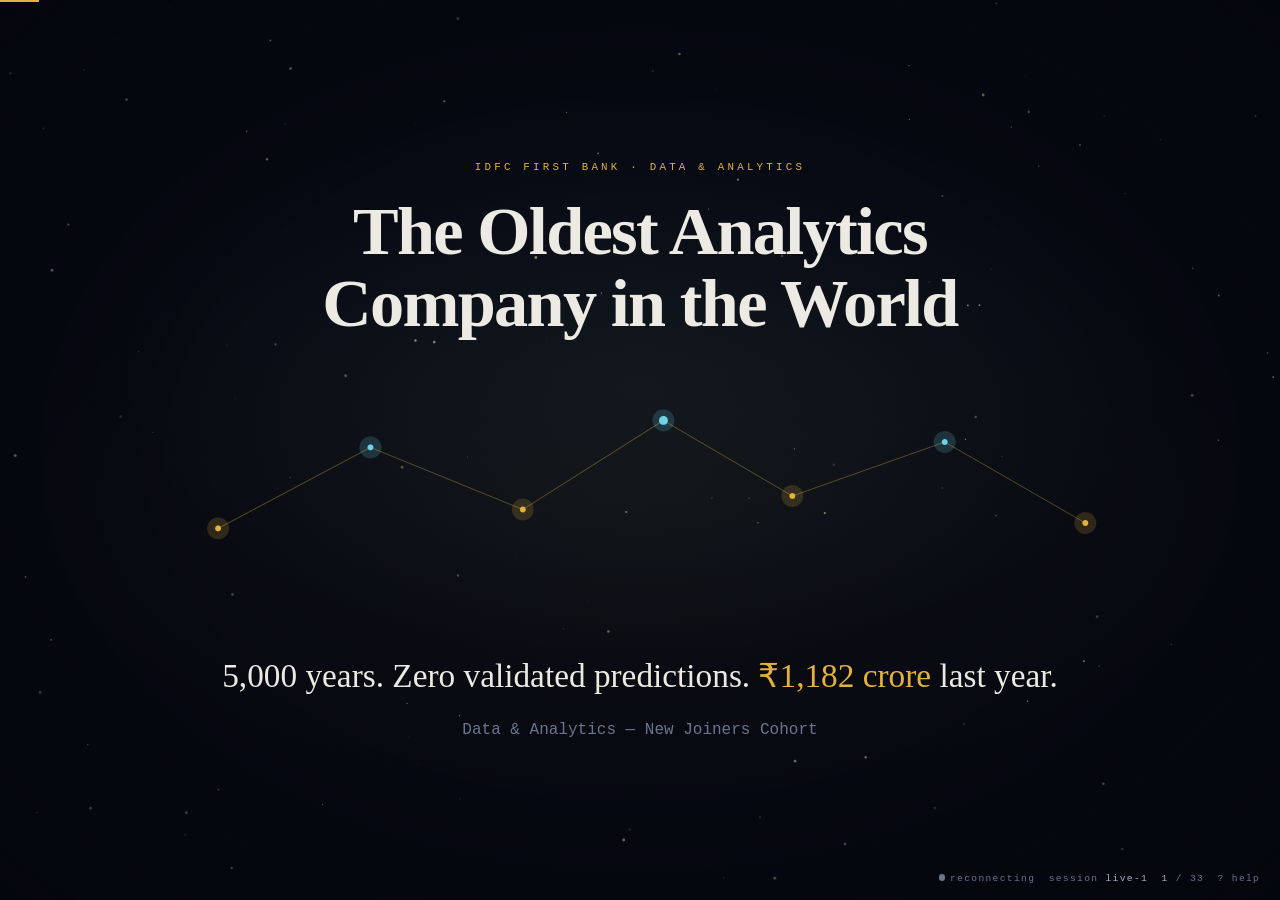
==== commit b1db2634: "Add live-response reset controls and session switching - Shift+R clears every question in the curren" ====
--- a/index.html
+++ b/index.html
@@ -46,6 +46,17 @@
     align-items: center; justify-content: center;
   }
   #help.on { display: flex; }
+
+  #flash {
+    position: fixed; left: 50%; bottom: 6vmin; z-index: 25;
+    transform: translate(-50%, 1rem);
+    background: var(--panel-2); border: 1px solid var(--line);
+    color: var(--text); border-radius: 3px;
+    font-family: var(--mono); font-size: var(--t-label); letter-spacing: .1em;
+    padding: .9em 1.6em; opacity: 0; pointer-events: none;
+    transition: opacity .25s ease, transform .25s ease;
+  }
+  #flash.on { opacity: 1; transform: translate(-50%, 0); }
   #help table { font-family: var(--mono); font-size: var(--t-body); border-collapse: collapse; }
   #help td { padding: .5em 1.6em .5em 0; color: var(--text-mid); }
   #help td:first-child { color: var(--gold); }
@@ -787,8 +798,11 @@
 </section>
 
 <!-- ══════════════════════ chrome ══════════════════════ -->
+<div id="flash"></div>
+
 <div id="hud">
   <span><span class="live-dot off" id="conn"></span><span id="conn-txt">offline</span></span>
+  <span class="dim">session <b id="sess">—</b></span>
   <span><b id="cur">1</b> / <span id="tot">1</span></span>
   <span class="dim">? help</span>
 </div>
@@ -800,7 +814,8 @@
     <tr><td>Home / End</td><td>First / last slide</td></tr>
     <tr><td>F</td><td>Fullscreen</td></tr>
     <tr><td>A</td><td>Reveal the answer (guess slide)</td></tr>
-    <tr><td>R</td><td>Clear this slide's live responses</td></tr>
+    <tr><td>r</td><td>Clear this slide's responses</td></tr>
+    <tr><td>Shift + R</td><td>Clear ALL responses in this session</td></tr>
     <tr><td>?</td><td>Close this</td></tr>
   </table>
 </div>
@@ -816,6 +831,7 @@
   const reduce = matchMedia("(prefers-reduced-motion: reduce)").matches;
 
   $("#team").textContent = (window.DECK_CONFIG || {}).teamName || "";
+  $("#sess").textContent = Live.session;
 
   /* ═════════════════════════════════════════════ starfield */
   (() => {
@@ -972,9 +988,18 @@
         });
         break;
       }
-      case "r": case "R": {
+      case "r": {
         const q = slides[idx].dataset.q;
-        if (q && confirm(`Clear all responses for "${q}"?`)) Live.clear(q);
+        if (!q) { flash("This slide has no live question"); break; }
+        if (confirm(`Clear responses for "${q}" in session "${Live.session}"?`)) {
+          Live.clear(q).then(() => flash(`Cleared "${q}"`));
+        }
+        break;
+      }
+      case "R": {   // shift+R — wipe every question in this session
+        if (confirm(`Clear ALL responses in session "${Live.session}"?\n\nThis wipes every question. Other sessions are untouched.`)) {
+          Live.clearAll().then(() => flash("All responses cleared"));
+        }
         break;
       }
     }
@@ -1094,6 +1119,15 @@
     txt.textContent = state === "live" ? "live" : state === "retrying" ? "reconnecting" : "offline";
   }
 
+  let flashTimer = null;
+  function flash(msg) {
+    const el = $("#flash");
+    el.textContent = msg;
+    el.classList.add("on");
+    clearTimeout(flashTimer);
+    flashTimer = setTimeout(() => el.classList.remove("on"), 2200);
+  }
+
   const QUESTIONS = ["reading", "uncertain", "guess", "horoscope"];
   QUESTIONS.forEach(qid => {
     Live.subscribe(qid, (values) => {
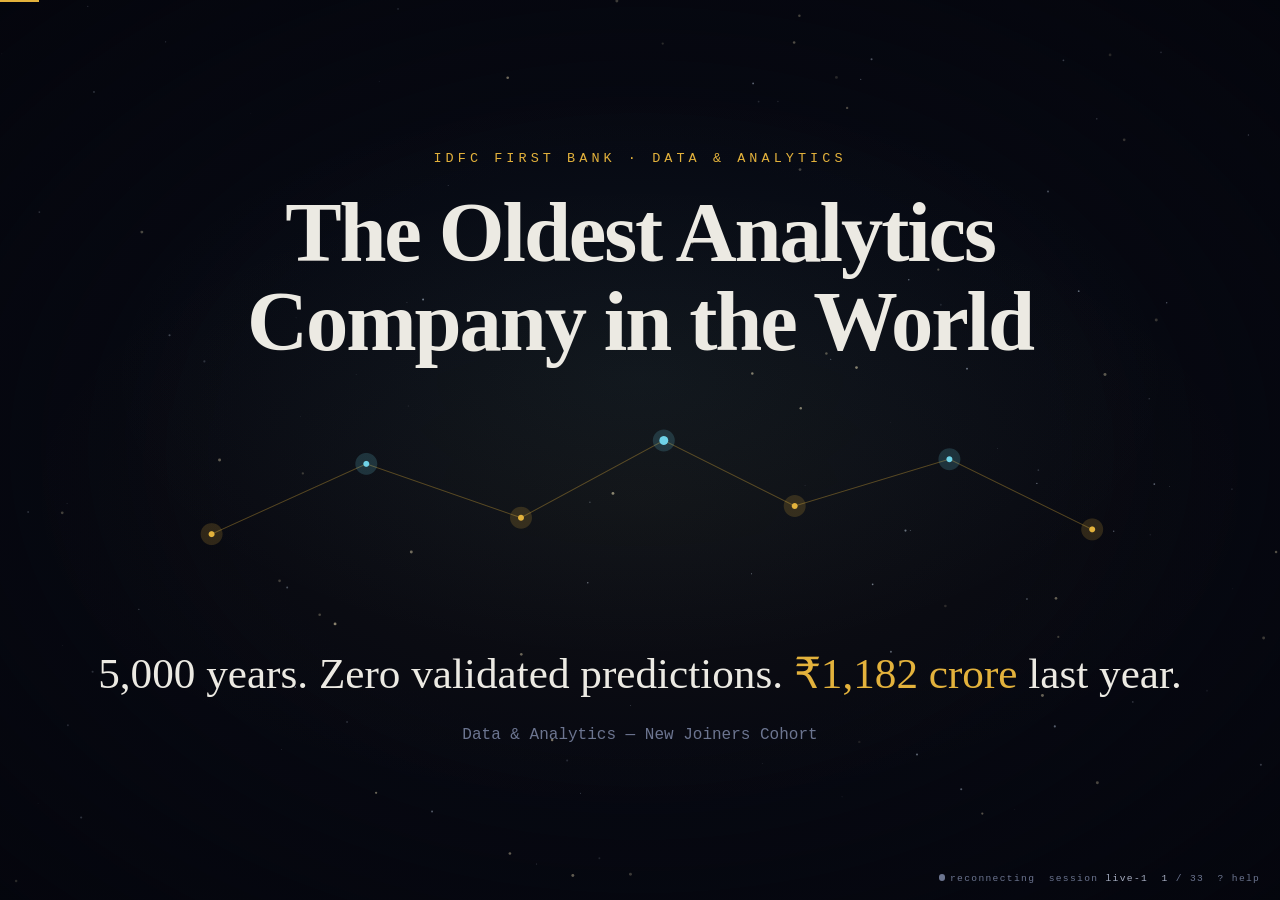
==== commit 97420994: "Increase type scale ~30% for projector readability Slides were floating in the middle of the screen." ====
--- a/index.html
+++ b/index.html
@@ -13,7 +13,7 @@
   .slide {
     position: fixed; inset: 0; z-index: 2;
     display: none;
-    padding: 7vmin 6vmin 7vmin;
+    padding: 5vmin 5vmin 5.5vmin;
     flex-direction: column; justify-content: center;
     opacity: 0;
   }
@@ -25,7 +25,7 @@
   .slide.live [data-a] { animation: enter .75s cubic-bezier(.2,.85,.3,1) both; }
   @keyframes enter { from { opacity: 0; transform: translateY(22px); } to { opacity: 1; transform: none; } }
 
-  .inner { width: 100%; max-width: 116rem; margin: 0 auto; }
+  .inner { width: 100%; max-width: 126rem; margin: 0 auto; }
   .split { display: grid; grid-template-columns: 1fr 1fr; gap: 6vmin; align-items: center; }
   .split.qr { grid-template-columns: auto 1fr; }
   @media (max-aspect-ratio: 1/1) { .split { grid-template-columns: 1fr; gap: 3vmin; } }
@@ -62,7 +62,7 @@
   #help td:first-child { color: var(--gold); }
 
   /* ---------------------------------------------- title slide */
-  .constel { position: relative; width: 100%; height: 30vmin; }
+  .constel { position: relative; width: 100%; height: 26vmin; }
   .constel canvas { position: absolute; inset: 0; width: 100%; height: 100%; }
 
   /* ---------------------------------------------- reveal grid */
@@ -71,7 +71,7 @@
     aspect-ratio: 1; border: 1px solid var(--line); border-radius: 3px;
     background: var(--panel);
     display: grid; place-items: center;
-    font-family: var(--mono); font-size: clamp(.6rem, 1.5vmin, 1.1rem);
+    font-family: var(--mono); font-size: clamp(.72rem, 1.85vmin, 1.4rem);
     color: var(--text-dim); text-align: center; padding: .4em;
     transition: transform .5s cubic-bezier(.3,.9,.3,1), background-color .5s, color .5s, border-color .5s;
   }
@@ -80,12 +80,12 @@
   .flipcard.same { background: rgba(227,178,60,.1); border-color: var(--gold); color: var(--gold); }
 
   /* ---------------------------------------------- the paragraph */
-  .para { font-size: clamp(1rem, 2.15vmin, 1.9rem); line-height: 1.65; }
+  .para { font-size: clamp(1.2rem, 2.75vmin, 2.5rem); line-height: 1.6; }
   .para span { display: block; margin-bottom: .35em; position: relative; padding-right: 12em; }
   .para em {
     position: absolute; right: 0; top: .2em;
     font-family: var(--mono); font-style: normal;
-    font-size: clamp(.55rem, 1.05vmin, .85rem);
+    font-size: clamp(.66rem, 1.3vmin, 1.1rem);
     text-transform: uppercase; letter-spacing: .14em;
     color: var(--gold); border: 1px solid var(--gold-dim);
     border-radius: 999px; padding: .25em .9em; white-space: nowrap;
@@ -100,11 +100,13 @@
     width: 1.5vmin; height: 1.5vmin; border-radius: 50%;
     background: var(--bg); border: 2px solid var(--gold); }
   .tl-item:last-child::before { border-color: var(--cyan); }
-  .tl-when { font-family: var(--mono); font-size: var(--t-label); letter-spacing: .16em; color: var(--gold); }
+  .tl-when { font-family: var(--mono); font-size: clamp(.78rem, 1.65vmin, 1.45rem); letter-spacing: .16em; color: var(--gold); }
+  .tl-item .body { font-size: clamp(1.05rem, 2.6vmin, 2.3rem); }
+  .tl-item .h2 { margin-top: .25em; }
   .tl-item:last-child .tl-when { color: var(--cyan); }
 
   /* ---------------------------------------------- dot field */
-  #twins { width: 100%; height: 42vmin; }
+  #twins { width: 100%; height: 48vmin; }
 
   /* ---------------------------------------------- tiers */
   .tier { display: grid; grid-template-columns: auto 1fr auto; gap: 3vmin;
@@ -120,7 +122,7 @@
   .loop { display: grid; grid-template-columns: repeat(5, 1fr); gap: 1.4vmin; align-items: stretch; }
   .loop-step {
     background: var(--panel); border: 1px solid var(--line); border-radius: 3px;
-    padding: 2vmin 1.6vmin; font-size: clamp(.8rem, 1.65vmin, 1.35rem);
+    padding: 2.4vmin 1.9vmin; font-size: clamp(.95rem, 2.1vmin, 1.85rem);
     line-height: 1.35; position: relative;
   }
   .loop-step b { display: block; font-family: var(--mono); font-size: var(--t-label);
@@ -141,7 +143,7 @@
   .vs-col { padding: 2.4vmin 0; }
   .vs-mid { width: 1px; background: var(--line); }
   .vs-row { padding: 1.4vmin 0; border-bottom: 1px solid var(--line-soft);
-    font-size: clamp(.85rem, 1.75vmin, 1.4rem); }
+    font-size: clamp(1.02rem, 2.25vmin, 1.95rem); }
   .vs-row:last-child { border-bottom: 0; }
 
   /* ---------------------------------------------- takeaways */
@@ -157,14 +159,14 @@
   .take:nth-child(3) b { color: var(--rose); }
 
   .qlist { display: flex; flex-direction: column; gap: 2vmin; counter-reset: q; }
-  .qitem { display: grid; grid-template-columns: 2.4em 1fr; gap: 1.6vmin; align-items: baseline;
-    font-size: clamp(1rem, 2.3vmin, 2rem); line-height: 1.35; }
+  .qitem { display: grid; grid-template-columns: 2.4em 1fr; gap: 1.8vmin; align-items: baseline;
+    font-size: clamp(1.45rem, 3.6vmin, 3.3rem); line-height: 1.3; }
   .qitem::before { counter-increment: q; content: counter(q);
     font-family: var(--mono); color: var(--gold); font-size: .75em; }
 
   blockquote { margin: 0; }
-  .quote { font-size: clamp(1.2rem, 3.1vmin, 2.9rem); line-height: 1.35; font-style: italic; }
-  .quote-by { font-family: var(--mono); font-size: var(--t-label);
+  .quote { font-size: clamp(1.7rem, 5.1vmin, 4.9rem); line-height: 1.28; font-style: italic; }
+  .quote-by { font-family: var(--mono); font-size: clamp(.8rem, 1.7vmin, 1.5rem);
     letter-spacing: .2em; text-transform: uppercase; color: var(--text-dim); margin-top: 1.6vmin; }
 </style>
 </head>
--- a/assets/deck.css
+++ b/assets/deck.css
@@ -29,15 +29,17 @@
   --serif: "Iowan Old Style", "Palatino Linotype", Palatino, "Book Antiqua", Georgia, serif;
   --mono:  ui-monospace, "SF Mono", SFMono-Regular, Menlo, Consolas, "Liberation Mono", monospace;
 
-  /* viewport-relative scale: sized for a projector, still readable on a phone */
-  --t-hero:  clamp(2.4rem, 7.6vmin, 8rem);
-  --t-h1:    clamp(1.9rem, 5.6vmin, 5.6rem);
-  --t-h2:    clamp(1.4rem, 3.7vmin, 3.4rem);
-  --t-lead:  clamp(1.02rem, 2.3vmin, 2.05rem);
-  --t-body:  clamp(0.92rem, 1.85vmin, 1.55rem);
-  --t-label: clamp(0.66rem, 1.2vmin, 1.02rem);
-  --t-num:   clamp(2.8rem, 11.5vmin, 12rem);
-  --t-num-s: clamp(1.8rem, 5.4vmin, 5.2rem);
+  /* viewport-relative scale: sized for a projector at the back of a room,
+     still readable on a phone. Bumped ~30% over the first pass so slides
+     fill the screen instead of floating in the middle of it. */
+  --t-hero:  clamp(2.8rem, 9.4vmin, 9.8rem);
+  --t-h1:    clamp(2.2rem, 7.1vmin, 7.2rem);
+  --t-h2:    clamp(1.6rem, 4.8vmin, 4.5rem);
+  --t-lead:  clamp(1.15rem, 3vmin, 2.8rem);
+  --t-body:  clamp(1rem, 2.4vmin, 2.1rem);
+  --t-label: clamp(0.72rem, 1.5vmin, 1.3rem);
+  --t-num:   clamp(3.2rem, 13.8vmin, 14.5rem);
+  --t-num-s: clamp(2.1rem, 6.9vmin, 6.8rem);
 }
 
 * { box-sizing: border-box; }
@@ -140,7 +142,7 @@
   position: absolute;
   left: 5vmin; right: 5vmin; bottom: 2.4vmin;
   font-family: var(--mono);
-  font-size: clamp(.58rem, 1.02vmin, .86rem);
+  font-size: clamp(.7rem, 1.25vmin, 1.1rem);
   letter-spacing: .04em;
   color: var(--text-dim);
   line-height: 1.5;
@@ -185,7 +187,7 @@
 .bars { display: flex; flex-direction: column; gap: 1.5vmin; width: 100%; }
 .bar-row { display: grid; grid-template-columns: minmax(6em, auto) 1fr minmax(3.2em, auto); gap: 2vmin; align-items: center; }
 .bar-lab { font-family: var(--mono); font-size: var(--t-body); color: var(--text-mid); text-align: right; }
-.bar-track { height: 3.4vmin; min-height: 20px; background: var(--line-soft); border-radius: 2px; overflow: hidden; }
+.bar-track { height: 4.4vmin; min-height: 26px; background: var(--line-soft); border-radius: 2px; overflow: hidden; }
 .bar-fill {
   height: 100%; width: 0;
   background: linear-gradient(90deg, var(--gold-dim), var(--gold));
@@ -200,7 +202,7 @@
 }
 
 /* word cloud */
-.cloud { position: relative; width: 100%; height: 46vmin; }
+.cloud { position: relative; width: 100%; height: 54vmin; }
 .cloud-word {
   position: absolute;
   font-family: var(--serif);
@@ -222,7 +224,7 @@
   box-shadow: 0 0 8vmin rgba(227,178,60,.18);
   line-height: 0;
 }
-.qr-frame canvas { display: block; width: 30vmin; height: 30vmin; image-rendering: pixelated; }
+.qr-frame canvas { display: block; width: 33vmin; height: 33vmin; image-rendering: pixelated; }
 .qr-url {
   font-family: var(--mono);
   font-size: var(--t-label);
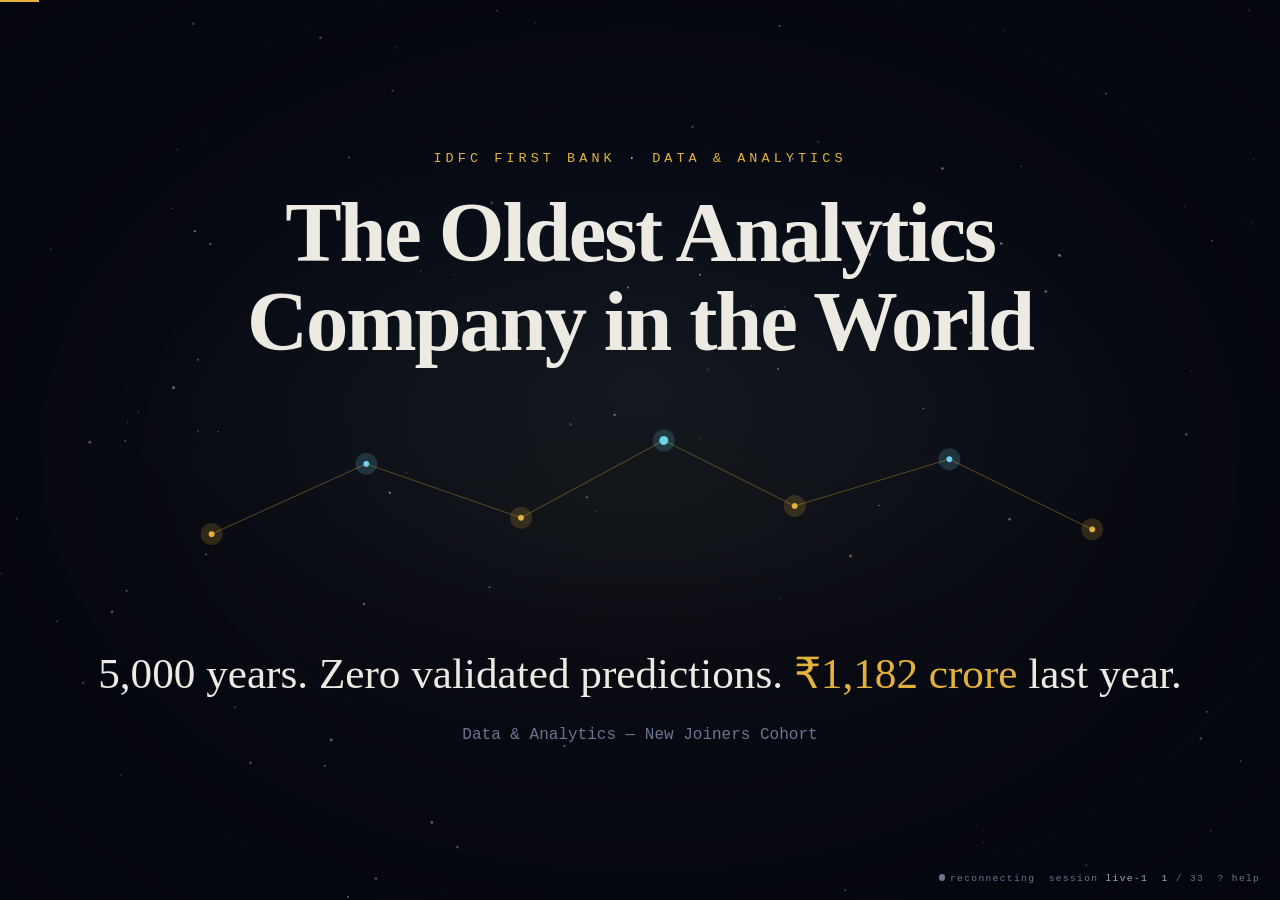
==== commit 1eec8f95: "rearrange" ====
--- a/index.html
+++ b/index.html
@@ -413,7 +413,52 @@
   <div class="cite"><span>Keinan, G. (1994). J. Personality and Social Psychology 67(1), 48–55.</span><span>Google Trends, 2020.</span></div>
 </section>
 
-<!-- ══════════════════════ 15 · THREE TIERS ══════════════════════ -->
+<!-- ══════════════════════ 15 · PLACEBO ══════════════════════ -->
+<section class="slide">
+  <div class="inner stack">
+    <p class="eyebrow sci" data-a>Tier one · belief has a dose</p>
+    <h2 class="h1" data-a>Patients were <span class="cyan">told</span> the pills were fake.<br>They worked anyway.</h2>
+    <div class="split" data-a>
+      <div class="stack center">
+        <p class="num cyan">59<span style="font-size:.45em">%</span></p>
+        <p class="eyebrow sci">Told it was a placebo — felt relief</p>
+      </div>
+      <div class="stack center">
+        <p class="num" style="color:var(--text-dim)">35<span style="font-size:.45em">%</span></p>
+        <p class="eyebrow" style="color:var(--text-dim)">No treatment</p>
+      </div>
+    </div>
+    <p class="h2" data-a>Over <span class="cyan">90%</span> of painkillers developed in the US in the last decade
+      failed to beat a sugar pill.</p>
+    <p class="lead" data-a>Belief is not a soft variable. It is beating a four-billion-dollar R&amp;D budget in a fair fight.</p>
+  </div>
+  <div class="cite"><span>Kaptchuk et al. (2010), PLoS ONE 5(12) — open-label placebo in IBS.</span><span>Scientific American (2017), "Placebo effect grows in U.S."</span></div>
+</section>
+
+<!-- ══════════════════════ 16 · NOCEBO ══════════════════════ -->
+<section class="slide">
+  <div class="inner split">
+    <div class="stack">
+      <p class="eyebrow warn" data-a>The same dial, turned the other way</p>
+      <h2 class="h1" data-a><span class="rose">Nocebo.</span><br>Latin for <em>“I will harm.”</em></h2>
+      <p class="lead" data-a>Women who <em>believed</em> they were prone to heart disease were
+        <strong style="color:var(--text)">nearly four times more likely to die</strong> than women
+        with the <span class="rose">same risk factors</span> who didn't hold that belief.</p>
+    </div>
+    <div class="stack" data-a>
+      <div class="card rose-edge">
+        <p class="lead" style="color:var(--text)">So when an astrologer says
+          <em>“the next two years are dangerous for you”</em> —<br><br>
+          that isn't entertainment. <span class="rose">That's a prescription.</span></p>
+      </div>
+      <p class="lead">If belief is strong enough to heal, it is strong enough to harm.
+        You don't get to claim one without owning the other.</p>
+    </div>
+  </div>
+  <div class="cite"><span>Eaker, Pinsky &amp; Castelli (1992), Am. J. Epidemiology 135(8) — Framingham Heart Study, 20-year follow-up.</span></div>
+</section>
+
+<!-- ══════════════════════ 17 · THREE TIERS ══════════════════════ -->
 <section class="slide">
   <div class="inner stack">
     <p class="eyebrow" data-a>So does belief actually do anything?</p>
@@ -440,51 +485,6 @@
     </div>
     <p class="lead" data-a>Astrology and manifestation sell you the third — and quietly deliver the first two.</p>
   </div>
-</section>
-
-<!-- ══════════════════════ 16 · PLACEBO ══════════════════════ -->
-<section class="slide">
-  <div class="inner stack">
-    <p class="eyebrow sci" data-a>Tier one · belief has a dose</p>
-    <h2 class="h1" data-a>Patients were <span class="cyan">told</span> the pills were fake.<br>They worked anyway.</h2>
-    <div class="split" data-a>
-      <div class="stack center">
-        <p class="num cyan">59<span style="font-size:.45em">%</span></p>
-        <p class="eyebrow sci">Told it was a placebo — felt relief</p>
-      </div>
-      <div class="stack center">
-        <p class="num" style="color:var(--text-dim)">35<span style="font-size:.45em">%</span></p>
-        <p class="eyebrow" style="color:var(--text-dim)">No treatment</p>
-      </div>
-    </div>
-    <p class="h2" data-a>Over <span class="cyan">90%</span> of painkillers developed in the US in the last decade
-      failed to beat a sugar pill.</p>
-    <p class="lead" data-a>Belief is not a soft variable. It is beating a four-billion-dollar R&amp;D budget in a fair fight.</p>
-  </div>
-  <div class="cite"><span>Kaptchuk et al. (2010), PLoS ONE 5(12) — open-label placebo in IBS.</span><span>Scientific American (2017), "Placebo effect grows in U.S."</span></div>
-</section>
-
-<!-- ══════════════════════ 17 · NOCEBO ══════════════════════ -->
-<section class="slide">
-  <div class="inner split">
-    <div class="stack">
-      <p class="eyebrow warn" data-a>The same dial, turned the other way</p>
-      <h2 class="h1" data-a><span class="rose">Nocebo.</span><br>Latin for <em>“I will harm.”</em></h2>
-      <p class="lead" data-a>Women who <em>believed</em> they were prone to heart disease were
-        <strong style="color:var(--text)">nearly four times more likely to die</strong> than women
-        with the <span class="rose">same risk factors</span> who didn't hold that belief.</p>
-    </div>
-    <div class="stack" data-a>
-      <div class="card rose-edge">
-        <p class="lead" style="color:var(--text)">So when an astrologer says
-          <em>“the next two years are dangerous for you”</em> —<br><br>
-          that isn't entertainment. <span class="rose">That's a prescription.</span></p>
-      </div>
-      <p class="lead">If belief is strong enough to heal, it is strong enough to harm.
-        You don't get to claim one without owning the other.</p>
-    </div>
-  </div>
-  <div class="cite"><span>Eaker, Pinsky &amp; Castelli (1992), Am. J. Epidemiology 135(8) — Framingham Heart Study, 20-year follow-up.</span></div>
 </section>
 
 <!-- ══════════════════════ 18 · MANIFESTATION AS REWIRING ══════════════════════ -->
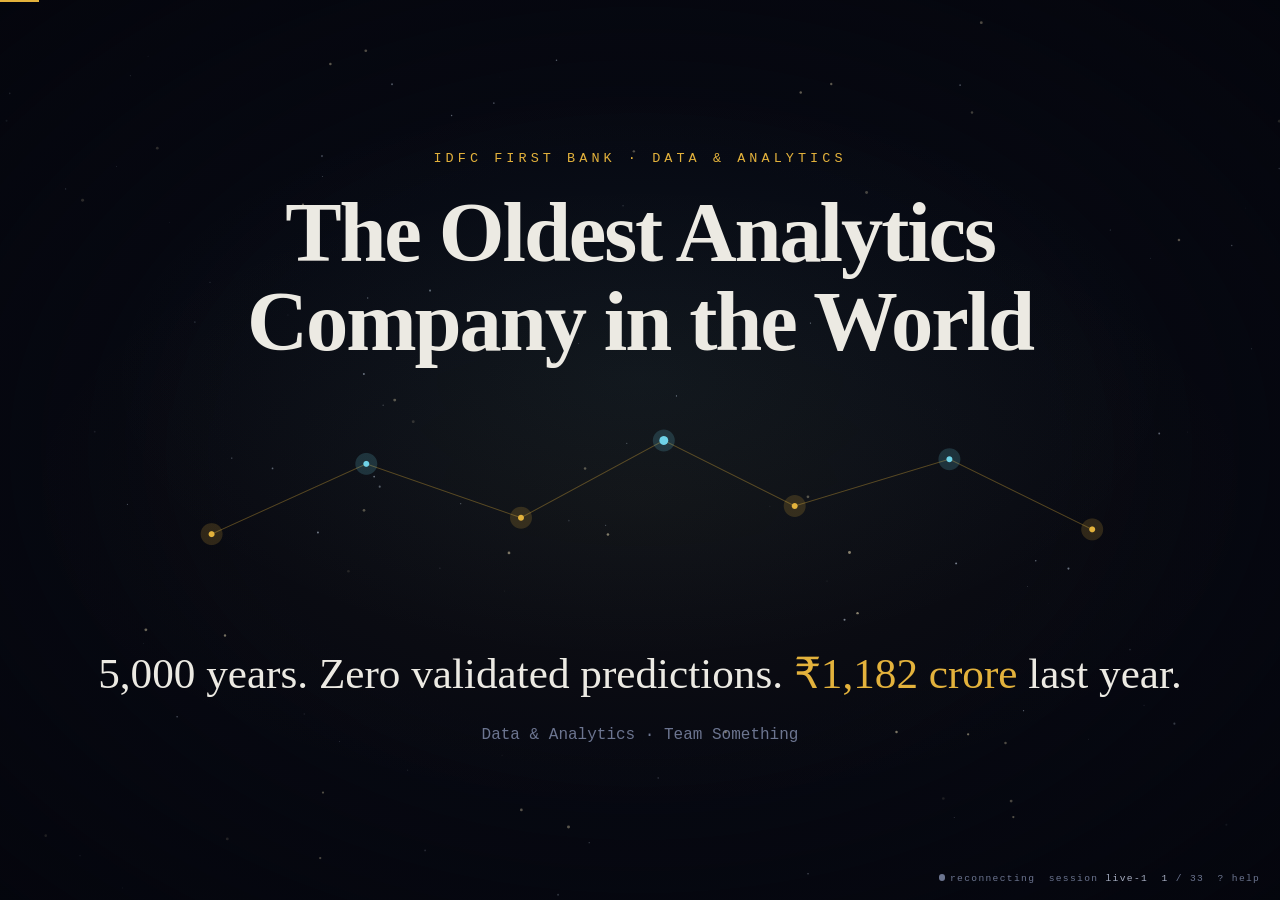
==== commit f4dce993: "Remove em dashes, drop QR response counters, clarify closing questions - Em dashes replaced with com" ====
--- a/index.html
+++ b/index.html
@@ -184,7 +184,7 @@
     <div class="constel" data-a><canvas id="constel"></canvas></div>
     <p class="lead" data-a style="font-size:var(--t-h2);color:var(--text)">
       5,000 years. Zero validated predictions. <span class="gold">₹1,182 crore</span> last year.</p>
-    <p class="mono dim" data-a id="team">—</p>
+    <p class="mono dim" data-a id="team">·</p>
   </div>
 </section>
 
@@ -195,12 +195,12 @@
     <div class="stack" style="gap:3.4vmin">
       <div class="row" data-a><span class="num-s gold">01</span>
         <p class="h2 grow">We're about to run an experiment on this room.<br>
-          <span class="mid" style="font-size:var(--t-lead)">You will lose it — and knowing how won't help.</span></p></div>
+          <span class="mid" style="font-size:var(--t-lead)">You will lose it, and knowing how won't help.</span></p></div>
       <div class="row" data-a><span class="num-s gold">02</span>
-        <p class="h2 grow">The unit economics of a ₹1,182 crore business.<br>
+        <p class="h2 grow">The economics of a ₹1,182 crore business.<br>
           <span class="mid" style="font-size:var(--t-lead)">The model is genuinely worth stealing.</span></p></div>
       <div class="row" data-a><span class="num-s cyan">03</span>
-        <p class="h2 grow">One number — <span class="cyan">1.13</span> — that changes how you talk to your team tomorrow.<br>
+        <p class="h2 grow">One number, <span class="cyan">1.13</span>, that changes how you talk to your team tomorrow.<br>
           <span class="mid" style="font-size:var(--t-lead)">The biggest number in this deck. It isn't astrology's. It's yours.</span></p></div>
     </div>
     <p class="lead" data-a>Nothing here asks you to believe in astrology. Or to not believe in it.</p>
@@ -212,7 +212,7 @@
   <div class="inner split qr">
     <div class="qr-wrap" data-a>
       <div class="qr-frame"><canvas data-qr="reading"></canvas></div>
-      <p class="qr-url" data-qrurl="reading">—</p>
+      <p class="qr-url" data-qrurl="reading">·</p>
     </div>
     <div class="stack">
       <p class="eyebrow" data-a>Before we start · 40 seconds</p>
@@ -220,9 +220,6 @@
       <p class="lead" data-a>Date of birth, time, first letter of your name.<br>
         Then rate how well it describes you, 1 to 5.</p>
       <p class="lead gold" data-a style="font-size:var(--t-h2)">Don't say your number out loud.</p>
-      <p class="h2" data-a><span class="live-dot" data-dot></span>
-        <span class="mono" data-count-for="reading">0</span>
-        <span class="mid" style="font-size:var(--t-lead)"> readings cast</span></p>
     </div>
   </div>
 </section>
@@ -234,7 +231,7 @@
     <div class="split" style="align-items:center">
       <div class="bars" data-a data-bars="reading" data-keys="1|2|3|4|5" data-labels="1|2|3|4|5"></div>
       <div class="stack center" data-a>
-        <p class="num gold" data-avg="reading">—</p>
+        <p class="num gold" data-avg="reading">·</p>
         <p class="eyebrow">This room's average</p>
         <hr class="rule" style="margin:2vmin 0">
         <p class="num-s cyan">4.26</p>
@@ -269,10 +266,10 @@
       <p class="num gold">4.26</p>
       <p class="eyebrow">Average accuracy rating, out of 5</p>
       <p class="lead" style="margin-top:2vmin">Seventy-eight years later,<br>this room scored it
-        <span class="mono gold" data-avg="reading">—</span>.</p>
-    </div>
-  </div>
-  <div class="cite"><span>Forer, B.R. (1948), J. Abnormal &amp; Social Psychology 44(1), 118–123 — the "Barnum effect".</span></div>
+        <span class="mono gold" data-avg="reading">·</span>.</p>
+    </div>
+  </div>
+  <div class="cite"><span>Forer, B.R. (1948), J. Abnormal &amp; Social Psychology 44(1), 118–123, the "Barnum effect".</span></div>
 </section>
 
 <!-- ══════════════════════ 7 · ANATOMY ══════════════════════ -->
@@ -286,7 +283,7 @@
       <span>You have found it unwise to be too frank in revealing yourself to others.<em>can't be falsified</em></span>
       <span>Some of your aspirations tend to be pretty unrealistic.<em>vague, feels precise</em></span>
     </div>
-    <p class="lead" data-a>The reading didn't personalise itself. <span class="gold">You did</span> — using your own memories, in about four seconds.</p>
+    <p class="lead" data-a>The reading didn't personalise itself. <span class="gold">You did</span>, using your own memories, in about four seconds.</p>
   </div>
 </section>
 
@@ -294,7 +291,7 @@
 <section class="slide">
   <div class="inner center stack">
     <blockquote data-a>
-      <p class="quote">“The first principle is that you must not fool yourself —<br>
+      <p class="quote">“The first principle is that you must not fool yourself,<br>
         and you are <span class="gold">the easiest person</span> to fool.”</p>
       <p class="quote-by">Richard Feynman · Caltech commencement, 1974</p>
     </blockquote>
@@ -319,7 +316,7 @@
       <div class="tl-item" data-a>
         <p class="tl-when">Ancient India</p>
         <p class="h2">A calendar</p>
-        <p class="body">Jyotisha begins as timekeeping — fixing the hour for rituals. Not personality. <span class="gold">A scheduling problem.</span></p>
+        <p class="body">Jyotisha begins as timekeeping, fixing the hour for rituals. Not personality. <span class="gold">A scheduling problem.</span></p>
       </div>
       <div class="tl-item" data-a>
         <p class="tl-when">1930</p>
@@ -335,15 +332,15 @@
 <section class="slide">
   <div class="inner split">
     <div class="stack">
-      <p class="eyebrow sci" data-a>So — has anyone tested it?</p>
+      <p class="eyebrow sci" data-a>So, has anyone tested it?</p>
       <h2 class="h1" data-a><span class="cyan">2,000 babies.</span><br>One London week.</h2>
       <p class="lead" data-a>Born minutes apart, same city, same sky.<br>
-        Followed for decades across <strong>100+ traits</strong> — IQ, occupation, anxiety, marriage, sporting ability.</p>
+        Followed for decades across <strong>100+ traits</strong>: IQ, occupation, anxiety, marriage, sporting ability.</p>
       <p class="h2 cyan" data-a>Statistically, they grew up strangers.</p>
     </div>
     <canvas id="twins" data-a></canvas>
   </div>
-  <div class="cite"><span>Dean, G. &amp; Kelly, I.W. (2003). Journal of Consciousness Studies 10(6–7) — UK National Child Development Study, births 3–9 March 1958.</span></div>
+  <div class="cite"><span>Dean, G. &amp; Kelly, I.W. (2003). Journal of Consciousness Studies 10(6–7), UK National Child Development Study, births 3–9 March 1958.</span></div>
 </section>
 
 <!-- ══════════════════════ 11 · THE TWIST ══════════════════════ -->
@@ -361,10 +358,10 @@
         <p class="lead" style="color:var(--text)">Vitamin D in the womb · dust-mite season ·<br>and the <span class="gold">school admission cut-off date</span></p>
       </div>
     </div>
-    <p class="h2" data-a>Astrology found a real pattern — and assigned it <span class="gold">the wrong cause</span>.</p>
+    <p class="h2" data-a>Astrology found a real pattern, and assigned it <span class="gold">the wrong cause</span>.</p>
     <p class="lead" data-a>That isn't a 4,000-year-old mistake. That's every model where a feature predicts beautifully and nobody asks why.</p>
   </div>
-  <div class="cite"><span>Boland et al. (2015), J. Am. Med. Informatics Assoc. — phenome-wide birth-month study.</span><span>Relative age effect: Musch &amp; Grondin (2001), Developmental Review 21(2).</span></div>
+  <div class="cite"><span>Boland et al. (2015), J. Am. Med. Informatics Assoc., phenome-wide birth-month study.</span><span>Relative age effect: Musch &amp; Grondin (2001), Developmental Review 21(2).</span></div>
 </section>
 
 <!-- ══════════════════════ 12 · QR: WORD CLOUD ══════════════════════ -->
@@ -372,15 +369,12 @@
   <div class="inner split qr">
     <div class="qr-wrap" data-a>
       <div class="qr-frame"><canvas data-qr="uncertain"></canvas></div>
-      <p class="qr-url" data-qrurl="uncertain">—</p>
+      <p class="qr-url" data-qrurl="uncertain">·</p>
     </div>
     <div class="stack">
       <p class="eyebrow" data-a>Your turn · one word</p>
       <h2 class="h1" data-a>When the future feels uncertain,<br>what do you <span class="gold">reach for</span>?</h2>
       <p class="lead" data-a>One word. No wrong answers. It goes straight on the screen.</p>
-      <p class="h2" data-a><span class="live-dot" data-dot></span>
-        <span class="mono" data-count-for="uncertain">0</span>
-        <span class="mid" style="font-size:var(--t-lead)"> answers in</span></p>
     </div>
   </div>
 </section>
@@ -401,7 +395,7 @@
       <p class="eyebrow" data-a>The demand curve</p>
       <h2 class="h1" data-a>Belief isn't about<br>intelligence.<br>It's about <span class="gold">control</span>.</h2>
       <p class="lead" data-a>Israeli citizens under missile attack in the Gulf War showed significantly
-        more magical thinking than those in safe areas — strongest in people least tolerant of ambiguity.</p>
+        more magical thinking than those in safe areas, strongest in people least tolerant of ambiguity.</p>
     </div>
     <div class="stack center" data-a>
       <p class="num-s gold">2020</p>
@@ -413,52 +407,7 @@
   <div class="cite"><span>Keinan, G. (1994). J. Personality and Social Psychology 67(1), 48–55.</span><span>Google Trends, 2020.</span></div>
 </section>
 
-<!-- ══════════════════════ 15 · PLACEBO ══════════════════════ -->
-<section class="slide">
-  <div class="inner stack">
-    <p class="eyebrow sci" data-a>Tier one · belief has a dose</p>
-    <h2 class="h1" data-a>Patients were <span class="cyan">told</span> the pills were fake.<br>They worked anyway.</h2>
-    <div class="split" data-a>
-      <div class="stack center">
-        <p class="num cyan">59<span style="font-size:.45em">%</span></p>
-        <p class="eyebrow sci">Told it was a placebo — felt relief</p>
-      </div>
-      <div class="stack center">
-        <p class="num" style="color:var(--text-dim)">35<span style="font-size:.45em">%</span></p>
-        <p class="eyebrow" style="color:var(--text-dim)">No treatment</p>
-      </div>
-    </div>
-    <p class="h2" data-a>Over <span class="cyan">90%</span> of painkillers developed in the US in the last decade
-      failed to beat a sugar pill.</p>
-    <p class="lead" data-a>Belief is not a soft variable. It is beating a four-billion-dollar R&amp;D budget in a fair fight.</p>
-  </div>
-  <div class="cite"><span>Kaptchuk et al. (2010), PLoS ONE 5(12) — open-label placebo in IBS.</span><span>Scientific American (2017), "Placebo effect grows in U.S."</span></div>
-</section>
-
-<!-- ══════════════════════ 16 · NOCEBO ══════════════════════ -->
-<section class="slide">
-  <div class="inner split">
-    <div class="stack">
-      <p class="eyebrow warn" data-a>The same dial, turned the other way</p>
-      <h2 class="h1" data-a><span class="rose">Nocebo.</span><br>Latin for <em>“I will harm.”</em></h2>
-      <p class="lead" data-a>Women who <em>believed</em> they were prone to heart disease were
-        <strong style="color:var(--text)">nearly four times more likely to die</strong> than women
-        with the <span class="rose">same risk factors</span> who didn't hold that belief.</p>
-    </div>
-    <div class="stack" data-a>
-      <div class="card rose-edge">
-        <p class="lead" style="color:var(--text)">So when an astrologer says
-          <em>“the next two years are dangerous for you”</em> —<br><br>
-          that isn't entertainment. <span class="rose">That's a prescription.</span></p>
-      </div>
-      <p class="lead">If belief is strong enough to heal, it is strong enough to harm.
-        You don't get to claim one without owning the other.</p>
-    </div>
-  </div>
-  <div class="cite"><span>Eaker, Pinsky &amp; Castelli (1992), Am. J. Epidemiology 135(8) — Framingham Heart Study, 20-year follow-up.</span></div>
-</section>
-
-<!-- ══════════════════════ 17 · THREE TIERS ══════════════════════ -->
+<!-- ══════════════════════ 15 · THREE TIERS ══════════════════════ -->
 <section class="slide">
   <div class="inner stack">
     <p class="eyebrow" data-a>So does belief actually do anything?</p>
@@ -483,8 +432,53 @@
         <span class="verdict no">No</span>
       </div>
     </div>
-    <p class="lead" data-a>Astrology and manifestation sell you the third — and quietly deliver the first two.</p>
-  </div>
+    <p class="lead" data-a>Astrology and manifestation sell you the third, and quietly deliver the first two.</p>
+  </div>
+</section>
+
+<!-- ══════════════════════ 16 · PLACEBO ══════════════════════ -->
+<section class="slide">
+  <div class="inner stack">
+    <p class="eyebrow sci" data-a>Tier one · belief has a dose</p>
+    <h2 class="h1" data-a>Patients were <span class="cyan">told</span> the pills were fake.<br>They worked anyway.</h2>
+    <div class="split" data-a>
+      <div class="stack center">
+        <p class="num cyan">59<span style="font-size:.45em">%</span></p>
+        <p class="eyebrow sci">Told it was a placebo, felt relief</p>
+      </div>
+      <div class="stack center">
+        <p class="num" style="color:var(--text-dim)">35<span style="font-size:.45em">%</span></p>
+        <p class="eyebrow" style="color:var(--text-dim)">No treatment</p>
+      </div>
+    </div>
+    <p class="h2" data-a>Over <span class="cyan">90%</span> of painkillers developed in the US in the last decade
+      failed to beat a sugar pill.</p>
+    <p class="lead" data-a>Belief is not a soft variable. It is beating a four-billion-dollar R&amp;D budget in a fair fight.</p>
+  </div>
+  <div class="cite"><span>Kaptchuk et al. (2010), PLoS ONE 5(12), open-label placebo in IBS.</span><span>Scientific American (2017), "Placebo effect grows in U.S."</span></div>
+</section>
+
+<!-- ══════════════════════ 17 · NOCEBO ══════════════════════ -->
+<section class="slide">
+  <div class="inner split">
+    <div class="stack">
+      <p class="eyebrow warn" data-a>The same dial, turned the other way</p>
+      <h2 class="h1" data-a><span class="rose">Nocebo.</span><br>Latin for <em>“I will harm.”</em></h2>
+      <p class="lead" data-a>Women who <em>believed</em> they were prone to heart disease were
+        <strong style="color:var(--text)">nearly four times more likely to die</strong> than women
+        with the <span class="rose">same risk factors</span> who didn't hold that belief.</p>
+    </div>
+    <div class="stack" data-a>
+      <div class="card rose-edge">
+        <p class="lead" style="color:var(--text)">So when an astrologer says
+          <em>“the next two years are dangerous for you”</em>,<br><br>
+          that isn't entertainment. <span class="rose">That's a prescription.</span></p>
+      </div>
+      <p class="lead">If belief is strong enough to heal, it is strong enough to harm.
+        You don't get to claim one without owning the other.</p>
+    </div>
+  </div>
+  <div class="cite"><span>Eaker, Pinsky &amp; Castelli (1992), Am. J. Epidemiology 135(8), Framingham Heart Study, 20-year follow-up.</span></div>
 </section>
 
 <!-- ══════════════════════ 18 · MANIFESTATION AS REWIRING ══════════════════════ -->
@@ -496,11 +490,11 @@
       <div class="loop-step" data-a><b>Name it</b>You write the goal down, say it, put it on a wall.</div>
       <div class="loop-step" data-a><b>Filter shifts</b>Your attention re-weights. The brain starts flagging what matches.</div>
       <div class="loop-step" data-a><b>You notice</b>Openings that were always there now register as opportunities.</div>
-      <div class="loop-step" data-a><b>You act</b>You ask, apply, negotiate, show up — differently.</div>
+      <div class="loop-step" data-a><b>You act</b>You ask, apply, negotiate, show up differently.</div>
       <div class="loop-step" data-a><b>It lands</b>Belief and outcome finally match. <span class="gold">“I manifested it.”</span></div>
     </div>
     <p class="lead" data-a>Every step of that loop is real. The repetition genuinely rewires what you notice and what you do.</p>
-    <p class="h2" data-a>The only false step is <span class="gold">where the causation gets credited</span> —
+    <p class="h2" data-a>The only false step is <span class="gold">where the causation gets credited</span>,
       to the universe, instead of to your own attention and behaviour.</p>
   </div>
 </section>
@@ -526,7 +520,7 @@
       <p class="lead">Same daydream. Point it at the obstacle, not the trophy.</p>
     </div>
   </div>
-  <div class="cite"><span>Oettingen, G. &amp; Mayer, D. (2002), J. Personality and Social Psychology 83(5), 1198–1212.</span><span>Gollwitzer &amp; Sheeran (2006) — implementation intentions meta-analysis.</span></div>
+  <div class="cite"><span>Oettingen, G. &amp; Mayer, D. (2002), J. Personality and Social Psychology 83(5), 1198–1212.</span><span>Gollwitzer &amp; Sheeran (2006), implementation intentions meta-analysis.</span></div>
 </section>
 
 <!-- ══════════════════════ 20 · PYGMALION ══════════════════════ -->
@@ -534,7 +528,7 @@
   <div class="inner split">
     <div class="stack center" data-a>
       <p class="num cyan">1.13</p>
-      <p class="eyebrow sci">Effect size — a manager's expectation<br>on an employee's performance</p>
+      <p class="eyebrow sci">Effect size: a manager's expectation<br>on an employee's performance</p>
     </div>
     <div class="stack">
       <p class="eyebrow sci" data-a>Tier two · promise number three</p>
@@ -546,7 +540,7 @@
         The only question is which direction it points.</p>
     </div>
   </div>
-  <div class="cite"><span>McNatt, D.B. (2000), J. Applied Psychology 85(2) — Pygmalion in work organisations, meta-analysis.</span><span>Rosenthal &amp; Jacobson (1968), Pygmalion in the Classroom.</span></div>
+  <div class="cite"><span>McNatt, D.B. (2000), J. Applied Psychology 85(2), Pygmalion in work organisations, meta-analysis.</span><span>Rosenthal &amp; Jacobson (1968), Pygmalion in the Classroom.</span></div>
 </section>
 
 <!-- ══════════════════════ 21 · QR: GUESS ══════════════════════ -->
@@ -554,15 +548,12 @@
   <div class="inner split qr">
     <div class="qr-wrap" data-a>
       <div class="qr-frame"><canvas data-qr="guess"></canvas></div>
-      <p class="qr-url" data-qrurl="guess">—</p>
+      <p class="qr-url" data-qrurl="guess">·</p>
     </div>
     <div class="stack">
       <p class="eyebrow" data-a>Take a guess</p>
       <h2 class="h1" data-a>One Indian astrology app.<br>What did it earn <span class="gold">last year</span>?</h2>
       <p class="lead" data-a>Four options. Commit before you see the answer.</p>
-      <p class="h2" data-a><span class="live-dot" data-dot></span>
-        <span class="mono" data-count-for="guess">0</span>
-        <span class="mid" style="font-size:var(--t-lead)"> guesses in</span></p>
     </div>
   </div>
 </section>
@@ -597,7 +588,7 @@
     <p class="h2" data-a>Profitable. Asset-light. No inventory, no logistics.<br>
       <span class="mid" style="font-size:var(--t-lead)">More capital-efficient than almost anything else in Indian consumer tech.</span></p>
   </div>
-  <div class="cite"><span>AstroTalk FY25 figures — Entrackr, IPO Central; compiled in "The Business of Belief" brief.</span></div>
+  <div class="cite"><span>AstroTalk FY25 figures, Entrackr, IPO Central; compiled in "The Business of Belief" brief.</span></div>
 </section>
 
 <!-- ══════════════════════ 24 · THE FLYWHEEL ══════════════════════ -->
@@ -607,13 +598,13 @@
     <div class="loop">
       <div class="loop-step" data-a><b>Life event</b>Career. Marriage. Money. Health.</div>
       <div class="loop-step" data-a><b>Consultation</b>Instant, private, in your language, ₹5–₹200 a minute.</div>
-      <div class="loop-step" data-a><b>A remedy</b>A gemstone, a yantra, a puja — sold by the same platform.</div>
+      <div class="loop-step" data-a><b>A remedy</b>A gemstone, a yantra, a puja, sold by the same platform.</div>
       <div class="loop-step" data-a><b>Behavioural data</b>Every search, rating and repeat visit is captured.</div>
       <div class="loop-step" data-a><b>Better matching</b>Which pulls the next consultation forward.</div>
     </div>
     <p class="h2" data-a>The diagnosis is free. The cure is billed.<br>
       <span class="gold">And the same party supplies both.</span></p>
-    <p class="lead" data-a>There is no churn event here. A wrong prediction isn't a refund — it's a follow-up appointment.</p>
+    <p class="lead" data-a>There is no churn event here. A wrong prediction isn't a refund; it's a follow-up appointment.</p>
   </div>
   <div class="cite"><span>Marketplace flywheel as set out in "The Business of Belief: India's Digital Astrology Economy".</span></div>
 </section>
@@ -638,7 +629,7 @@
       <p class="lead">Everyone in this room works with a version of that list.</p>
     </div>
   </div>
-  <div class="cite"><span>"The Business of Belief" — data value chain and analytics KPI framework.</span></div>
+  <div class="cite"><span>"The Business of Belief", data value chain and analytics KPI framework.</span></div>
 </section>
 
 <!-- ══════════════════════ 26 · THE GAP ══════════════════════ -->
@@ -661,7 +652,7 @@
       <p class="lead"><span class="mono num-s rose">15–29</span><br>suicide is the leading cause of death</p>
     </div>
   </div>
-  <div class="cite"><span>National Mental Health Survey; Indian Journal of Psychiatry (2019) — treatment gap.</span><span>WHO recommends 3 psychiatrists per 100,000; India has ~0.3.</span></div>
+  <div class="cite"><span>National Mental Health Survey; Indian Journal of Psychiatry (2019), treatment gap.</span><span>WHO recommends 3 psychiatrists per 100,000; India has ~0.3.</span></div>
 </section>
 
 <!-- ══════════════════════ 27 · 2 AM ══════════════════════ -->
@@ -689,7 +680,7 @@
     </div>
     <p class="h1" data-a>Astrology isn't winning because we're gullible.<br>
       <span class="gold">It's winning because it showed up.</span></p>
-    <p class="lead" data-a>And that is exactly where the harm lives too — an astrologer is not trained to recognise
+    <p class="lead" data-a>And that is exactly where the harm lives too, an astrologer is not trained to recognise
       clinical depression. Accessibility and risk are the same fact.</p>
   </div>
 </section>
@@ -717,14 +708,11 @@
   <div class="inner split qr">
     <div class="qr-wrap" data-a>
       <div class="qr-frame"><canvas data-qr="horoscope"></canvas></div>
-      <p class="qr-url" data-qrurl="horoscope">—</p>
+      <p class="qr-url" data-qrurl="horoscope">·</p>
     </div>
     <div class="stack">
       <p class="eyebrow" data-a>Last question · be honest</p>
-      <h2 class="h1" data-a>After all that —<br>will you still check<br>your <span class="gold">horoscope</span>?</h2>
-      <p class="h2" data-a><span class="live-dot" data-dot></span>
-        <span class="mono" data-count-for="horoscope">0</span>
-        <span class="mid" style="font-size:var(--t-lead)"> answers in</span></p>
+      <h2 class="h1" data-a>After all that,<br>will you still check<br>your <span class="gold">horoscope</span>?</h2>
     </div>
   </div>
 </section>
@@ -771,13 +759,13 @@
 <!-- ══════════════════════ 32 · OPEN QUESTIONS ══════════════════════ -->
 <section class="slide">
   <div class="inner stack">
-    <p class="eyebrow" data-a>Five questions. We're not going to answer them.</p>
+    <p class="eyebrow" data-a>Five questions to ask yourself. We're not going to answer them for you.</p>
     <div class="qlist">
-      <p class="qitem" data-a>What result would prove my last forecast wrong?</p>
-      <p class="qitem" data-a>Would my insight still sound true if the numbers were reversed?</p>
-      <p class="qitem" data-a>What does my dataset structurally <em>not</em> see?</p>
-      <p class="qitem" data-a>Who on my team am I underestimating?</p>
-      <p class="qitem" data-a>Have I added the obstacle, or only the wish?</p>
+      <p class="qitem" data-a>Before my next forecast: what specific result would tell me I was wrong?</p>
+      <p class="qitem" data-a>If the numbers had come out the opposite way, would my story have sounded just as convincing?</p>
+      <p class="qitem" data-a>Who is missing from my dataset entirely, so I never see them?</p>
+      <p class="qitem" data-a>Who on my team am I underestimating, and what changes if I stop?</p>
+      <p class="qitem" data-a>In my last plan, did I name the real obstacle, or only the outcome I wanted?</p>
     </div>
   </div>
 </section>
@@ -794,7 +782,7 @@
     <p class="h2" data-a>Astrology has run 5,000 years without one validated prediction,
       because it worked out early that people don't want accuracy.<br>
       They want <span class="gold">certainty, a story, and someone who picks up the phone</span>.</p>
-    <p class="h1" data-a>We can be proven wrong.<br><span class="cyan">That's not our weakness — that's the product.</span></p>
+    <p class="h1" data-a>We can be proven wrong.<br><span class="cyan">That's not our weakness; that's the product.</span></p>
     <p class="lead dim" data-a>Thank you.</p>
   </div>
 </section>
@@ -804,7 +792,7 @@
 
 <div id="hud">
   <span><span class="live-dot off" id="conn"></span><span id="conn-txt">offline</span></span>
-  <span class="dim">session <b id="sess">—</b></span>
+  <span class="dim">session <b id="sess">·</b></span>
   <span><b id="cur">1</b> / <span id="tot">1</span></span>
   <span class="dim">? help</span>
 </div>
@@ -879,7 +867,7 @@
       const ctx = cv.getContext("2d");
       ctx.scale(2, 2);
       const W = r.width, H = r.height;
-      // a loose, invented constellation — not a real one, just a shape
+      // a loose, invented constellation, not a real one, just a shape
       const pts = [[.14,.62],[.27,.32],[.40,.55],[.52,.22],[.63,.5],[.76,.3],[.88,.6]]
         .map(([x, y]) => [x * W, y * H]);
       ctx.clearRect(0, 0, W, H);
@@ -998,7 +986,7 @@
         }
         break;
       }
-      case "R": {   // shift+R — wipe every question in this session
+      case "R": {   // shift+R: wipe every question in this session
         if (confirm(`Clear ALL responses in session "${Live.session}"?\n\nThis wipes every question. Other sessions are untouched.`)) {
           Live.clearAll().then(() => flash("All responses cleared"));
         }
@@ -1134,13 +1122,11 @@
   QUESTIONS.forEach(qid => {
     Live.subscribe(qid, (values) => {
       lastValues[qid] = values;
-      $$(`[data-count-for="${qid}"]`).forEach(el => { el.textContent = values.length; });
-
       $$(`[data-bars="${qid}"]`).forEach(host => renderBars(host, values));
 
       if (qid === "reading") {
         const nums = values.map(Number).filter(n => n >= 1 && n <= 5);
-        const avg = nums.length ? (nums.reduce((a, b) => a + b, 0) / nums.length).toFixed(2) : "—";
+        const avg = nums.length ? (nums.reduce((a, b) => a + b, 0) / nums.length).toFixed(2) : "·";
         $$('[data-avg="reading"]').forEach(el => { el.textContent = avg; });
       }
       if (qid === "uncertain") {
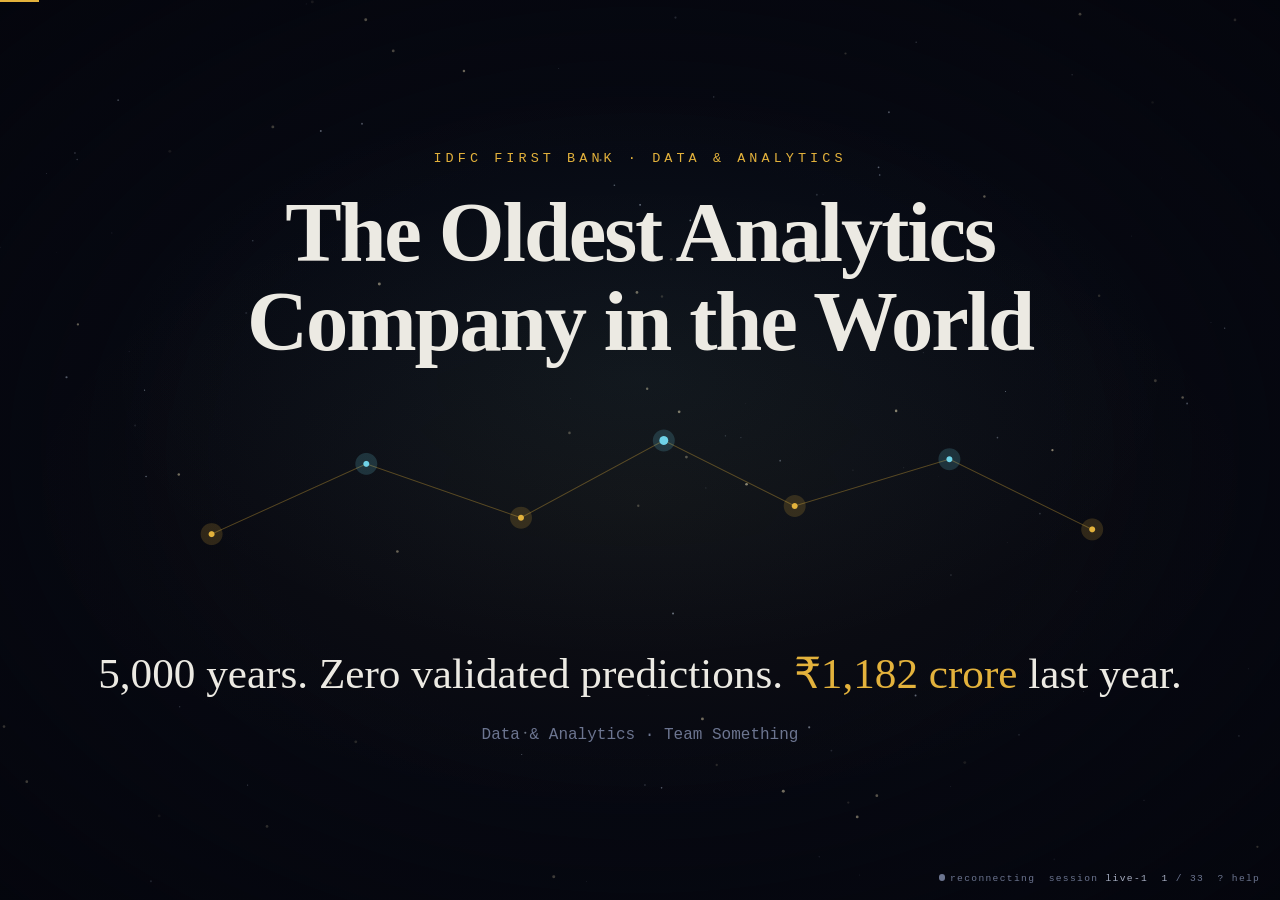
==== commit efa58897: "Merge remote-tracking branch 'origin/main' # Conflicts: #	index.html" ====
--- a/index.html
+++ b/index.html
@@ -291,7 +291,7 @@
 <section class="slide">
   <div class="inner center stack">
     <blockquote data-a>
-      <p class="quote">“The first principle is that you must not fool yourself,<br>
+      <p class="quote">“The first principle is that you must not fool yourself, <br>
         and you are <span class="gold">the easiest person</span> to fool.”</p>
       <p class="quote-by">Richard Feynman · Caltech commencement, 1974</p>
     </blockquote>
@@ -335,12 +335,12 @@
       <p class="eyebrow sci" data-a>So, has anyone tested it?</p>
       <h2 class="h1" data-a><span class="cyan">2,000 babies.</span><br>One London week.</h2>
       <p class="lead" data-a>Born minutes apart, same city, same sky.<br>
-        Followed for decades across <strong>100+ traits</strong>: IQ, occupation, anxiety, marriage, sporting ability.</p>
+        Followed for decades across <strong>100+ traits</strong>. IQ, occupation, anxiety, marriage, sporting ability.</p>
       <p class="h2 cyan" data-a>Statistically, they grew up strangers.</p>
     </div>
     <canvas id="twins" data-a></canvas>
   </div>
-  <div class="cite"><span>Dean, G. &amp; Kelly, I.W. (2003). Journal of Consciousness Studies 10(6–7), UK National Child Development Study, births 3–9 March 1958.</span></div>
+  <div class="cite"><span>Dean, G. &amp; Kelly, I.W. (2003). Journal of Consciousness Studies 10(6–7). UK National Child Development Study, births 3–9 March 1958.</span></div>
 </section>
 
 <!-- ══════════════════════ 11 · THE TWIST ══════════════════════ -->
@@ -361,7 +361,7 @@
     <p class="h2" data-a>Astrology found a real pattern, and assigned it <span class="gold">the wrong cause</span>.</p>
     <p class="lead" data-a>That isn't a 4,000-year-old mistake. That's every model where a feature predicts beautifully and nobody asks why.</p>
   </div>
-  <div class="cite"><span>Boland et al. (2015), J. Am. Med. Informatics Assoc., phenome-wide birth-month study.</span><span>Relative age effect: Musch &amp; Grondin (2001), Developmental Review 21(2).</span></div>
+  <div class="cite"><span>Boland et al. (2015), J. Am. Med. Informatics Assoc. phenome-wide birth-month study.</span><span>Relative age effect: Musch &amp; Grondin (2001), Developmental Review 21(2).</span></div>
 </section>
 
 <!-- ══════════════════════ 12 · QR: WORD CLOUD ══════════════════════ -->
@@ -407,7 +407,52 @@
   <div class="cite"><span>Keinan, G. (1994). J. Personality and Social Psychology 67(1), 48–55.</span><span>Google Trends, 2020.</span></div>
 </section>
 
-<!-- ══════════════════════ 15 · THREE TIERS ══════════════════════ -->
+<!-- ══════════════════════ 15 · PLACEBO ══════════════════════ -->
+<section class="slide">
+  <div class="inner stack">
+    <p class="eyebrow sci" data-a>Tier one · belief has a dose</p>
+    <h2 class="h1" data-a>Patients were <span class="cyan">told</span> the pills were fake.<br>They worked anyway.</h2>
+    <div class="split" data-a>
+      <div class="stack center">
+        <p class="num cyan">59<span style="font-size:.45em">%</span></p>
+        <p class="eyebrow sci">Told it was a placebo, felt relief</p>
+      </div>
+      <div class="stack center">
+        <p class="num" style="color:var(--text-dim)">35<span style="font-size:.45em">%</span></p>
+        <p class="eyebrow" style="color:var(--text-dim)">No treatment</p>
+      </div>
+    </div>
+    <p class="h2" data-a>Over <span class="cyan">90%</span> of painkillers developed in the US in the last decade
+      failed to beat a sugar pill.</p>
+    <p class="lead" data-a>Belief is not a soft variable. It is beating a four-billion-dollar R&amp;D budget in a fair fight.</p>
+  </div>
+  <div class="cite"><span>Kaptchuk et al. (2010), PLoS ONE 5(12), open-label placebo in IBS.</span><span>Scientific American (2017), "Placebo effect grows in U.S."</span></div>
+</section>
+
+<!-- ══════════════════════ 16 · NOCEBO ══════════════════════ -->
+<section class="slide">
+  <div class="inner split">
+    <div class="stack">
+      <p class="eyebrow warn" data-a>The same dial, turned the other way</p>
+      <h2 class="h1" data-a><span class="rose">Nocebo.</span><br>Latin for <em>“I will harm.”</em></h2>
+      <p class="lead" data-a>Women who <em>believed</em> they were prone to heart disease were
+        <strong style="color:var(--text)">nearly four times more likely to die</strong> than women
+        with the <span class="rose">same risk factors</span> who didn't hold that belief.</p>
+    </div>
+    <div class="stack" data-a>
+      <div class="card rose-edge">
+        <p class="lead" style="color:var(--text)">So when an astrologer says
+          <em>“the next two years are dangerous for you”</em>, <br><br>
+          that isn't entertainment. <span class="rose">That's a prescription.</span></p>
+      </div>
+      <p class="lead">If belief is strong enough to heal, it is strong enough to harm.
+        You don't get to claim one without owning the other.</p>
+    </div>
+  </div>
+  <div class="cite"><span>Eaker, Pinsky &amp; Castelli (1992), Am. J. Epidemiology 135(8). Framingham Heart Study, 20-year follow-up.</span></div>
+</section>
+
+<!-- ══════════════════════ 17 · THREE TIERS ══════════════════════ -->
 <section class="slide">
   <div class="inner stack">
     <p class="eyebrow" data-a>So does belief actually do anything?</p>
@@ -436,51 +481,6 @@
   </div>
 </section>
 
-<!-- ══════════════════════ 16 · PLACEBO ══════════════════════ -->
-<section class="slide">
-  <div class="inner stack">
-    <p class="eyebrow sci" data-a>Tier one · belief has a dose</p>
-    <h2 class="h1" data-a>Patients were <span class="cyan">told</span> the pills were fake.<br>They worked anyway.</h2>
-    <div class="split" data-a>
-      <div class="stack center">
-        <p class="num cyan">59<span style="font-size:.45em">%</span></p>
-        <p class="eyebrow sci">Told it was a placebo, felt relief</p>
-      </div>
-      <div class="stack center">
-        <p class="num" style="color:var(--text-dim)">35<span style="font-size:.45em">%</span></p>
-        <p class="eyebrow" style="color:var(--text-dim)">No treatment</p>
-      </div>
-    </div>
-    <p class="h2" data-a>Over <span class="cyan">90%</span> of painkillers developed in the US in the last decade
-      failed to beat a sugar pill.</p>
-    <p class="lead" data-a>Belief is not a soft variable. It is beating a four-billion-dollar R&amp;D budget in a fair fight.</p>
-  </div>
-  <div class="cite"><span>Kaptchuk et al. (2010), PLoS ONE 5(12), open-label placebo in IBS.</span><span>Scientific American (2017), "Placebo effect grows in U.S."</span></div>
-</section>
-
-<!-- ══════════════════════ 17 · NOCEBO ══════════════════════ -->
-<section class="slide">
-  <div class="inner split">
-    <div class="stack">
-      <p class="eyebrow warn" data-a>The same dial, turned the other way</p>
-      <h2 class="h1" data-a><span class="rose">Nocebo.</span><br>Latin for <em>“I will harm.”</em></h2>
-      <p class="lead" data-a>Women who <em>believed</em> they were prone to heart disease were
-        <strong style="color:var(--text)">nearly four times more likely to die</strong> than women
-        with the <span class="rose">same risk factors</span> who didn't hold that belief.</p>
-    </div>
-    <div class="stack" data-a>
-      <div class="card rose-edge">
-        <p class="lead" style="color:var(--text)">So when an astrologer says
-          <em>“the next two years are dangerous for you”</em>,<br><br>
-          that isn't entertainment. <span class="rose">That's a prescription.</span></p>
-      </div>
-      <p class="lead">If belief is strong enough to heal, it is strong enough to harm.
-        You don't get to claim one without owning the other.</p>
-    </div>
-  </div>
-  <div class="cite"><span>Eaker, Pinsky &amp; Castelli (1992), Am. J. Epidemiology 135(8), Framingham Heart Study, 20-year follow-up.</span></div>
-</section>
-
 <!-- ══════════════════════ 18 · MANIFESTATION AS REWIRING ══════════════════════ -->
 <section class="slide">
   <div class="inner stack">
@@ -490,11 +490,11 @@
       <div class="loop-step" data-a><b>Name it</b>You write the goal down, say it, put it on a wall.</div>
       <div class="loop-step" data-a><b>Filter shifts</b>Your attention re-weights. The brain starts flagging what matches.</div>
       <div class="loop-step" data-a><b>You notice</b>Openings that were always there now register as opportunities.</div>
-      <div class="loop-step" data-a><b>You act</b>You ask, apply, negotiate, show up differently.</div>
+      <div class="loop-step" data-a><b>You act</b>You ask, apply, negotiate, show up, differently.</div>
       <div class="loop-step" data-a><b>It lands</b>Belief and outcome finally match. <span class="gold">“I manifested it.”</span></div>
     </div>
     <p class="lead" data-a>Every step of that loop is real. The repetition genuinely rewires what you notice and what you do.</p>
-    <p class="h2" data-a>The only false step is <span class="gold">where the causation gets credited</span>,
+    <p class="h2" data-a>The only false step is <span class="gold">where the causation gets credited</span>, 
       to the universe, instead of to your own attention and behaviour.</p>
   </div>
 </section>
@@ -528,7 +528,7 @@
   <div class="inner split">
     <div class="stack center" data-a>
       <p class="num cyan">1.13</p>
-      <p class="eyebrow sci">Effect size: a manager's expectation<br>on an employee's performance</p>
+      <p class="eyebrow sci">Effect size, a manager's expectation<br>on an employee's performance</p>
     </div>
     <div class="stack">
       <p class="eyebrow sci" data-a>Tier two · promise number three</p>
@@ -540,7 +540,7 @@
         The only question is which direction it points.</p>
     </div>
   </div>
-  <div class="cite"><span>McNatt, D.B. (2000), J. Applied Psychology 85(2), Pygmalion in work organisations, meta-analysis.</span><span>Rosenthal &amp; Jacobson (1968), Pygmalion in the Classroom.</span></div>
+  <div class="cite"><span>McNatt, D.B. (2000), J. Applied Psychology 85(2). Pygmalion in work organisations, meta-analysis.</span><span>Rosenthal &amp; Jacobson (1968), Pygmalion in the Classroom.</span></div>
 </section>
 
 <!-- ══════════════════════ 21 · QR: GUESS ══════════════════════ -->
@@ -588,7 +588,7 @@
     <p class="h2" data-a>Profitable. Asset-light. No inventory, no logistics.<br>
       <span class="mid" style="font-size:var(--t-lead)">More capital-efficient than almost anything else in Indian consumer tech.</span></p>
   </div>
-  <div class="cite"><span>AstroTalk FY25 figures, Entrackr, IPO Central; compiled in "The Business of Belief" brief.</span></div>
+  <div class="cite"><span>AstroTalk FY25 figures. Entrackr, IPO Central; compiled in "The Business of Belief" brief.</span></div>
 </section>
 
 <!-- ══════════════════════ 24 · THE FLYWHEEL ══════════════════════ -->
@@ -604,7 +604,7 @@
     </div>
     <p class="h2" data-a>The diagnosis is free. The cure is billed.<br>
       <span class="gold">And the same party supplies both.</span></p>
-    <p class="lead" data-a>There is no churn event here. A wrong prediction isn't a refund; it's a follow-up appointment.</p>
+    <p class="lead" data-a>There is no churn event here. A wrong prediction isn't a refund, it's a follow-up appointment.</p>
   </div>
   <div class="cite"><span>Marketplace flywheel as set out in "The Business of Belief: India's Digital Astrology Economy".</span></div>
 </section>
@@ -712,7 +712,7 @@
     </div>
     <div class="stack">
       <p class="eyebrow" data-a>Last question · be honest</p>
-      <h2 class="h1" data-a>After all that,<br>will you still check<br>your <span class="gold">horoscope</span>?</h2>
+      <h2 class="h1" data-a>After all that, <br>will you still check<br>your <span class="gold">horoscope</span>?</h2>
     </div>
   </div>
 </section>
@@ -782,7 +782,7 @@
     <p class="h2" data-a>Astrology has run 5,000 years without one validated prediction,
       because it worked out early that people don't want accuracy.<br>
       They want <span class="gold">certainty, a story, and someone who picks up the phone</span>.</p>
-    <p class="h1" data-a>We can be proven wrong.<br><span class="cyan">That's not our weakness; that's the product.</span></p>
+    <p class="h1" data-a>We can be proven wrong.<br><span class="cyan">That's not our weakness, that's the product.</span></p>
     <p class="lead dim" data-a>Thank you.</p>
   </div>
 </section>
@@ -792,7 +792,7 @@
 
 <div id="hud">
   <span><span class="live-dot off" id="conn"></span><span id="conn-txt">offline</span></span>
-  <span class="dim">session <b id="sess">·</b></span>
+  <span class="dim">session <b id="sess">, </b></span>
   <span><b id="cur">1</b> / <span id="tot">1</span></span>
   <span class="dim">? help</span>
 </div>
@@ -986,7 +986,7 @@
         }
         break;
       }
-      case "R": {   // shift+R: wipe every question in this session
+      case "R": {   // shift+R, wipe every question in this session
         if (confirm(`Clear ALL responses in session "${Live.session}"?\n\nThis wipes every question. Other sessions are untouched.`)) {
           Live.clearAll().then(() => flash("All responses cleared"));
         }
@@ -1122,11 +1122,13 @@
   QUESTIONS.forEach(qid => {
     Live.subscribe(qid, (values) => {
       lastValues[qid] = values;
+      $$(`[data-count-for="${qid}"]`).forEach(el => { el.textContent = values.length; });
+
       $$(`[data-bars="${qid}"]`).forEach(host => renderBars(host, values));
 
       if (qid === "reading") {
         const nums = values.map(Number).filter(n => n >= 1 && n <= 5);
-        const avg = nums.length ? (nums.reduce((a, b) => a + b, 0) / nums.length).toFixed(2) : "·";
+        const avg = nums.length ? (nums.reduce((a, b) => a + b, 0) / nums.length).toFixed(2) : ", ";
         $$('[data-avg="reading"]').forEach(el => { el.textContent = avg; });
       }
       if (qid === "uncertain") {
